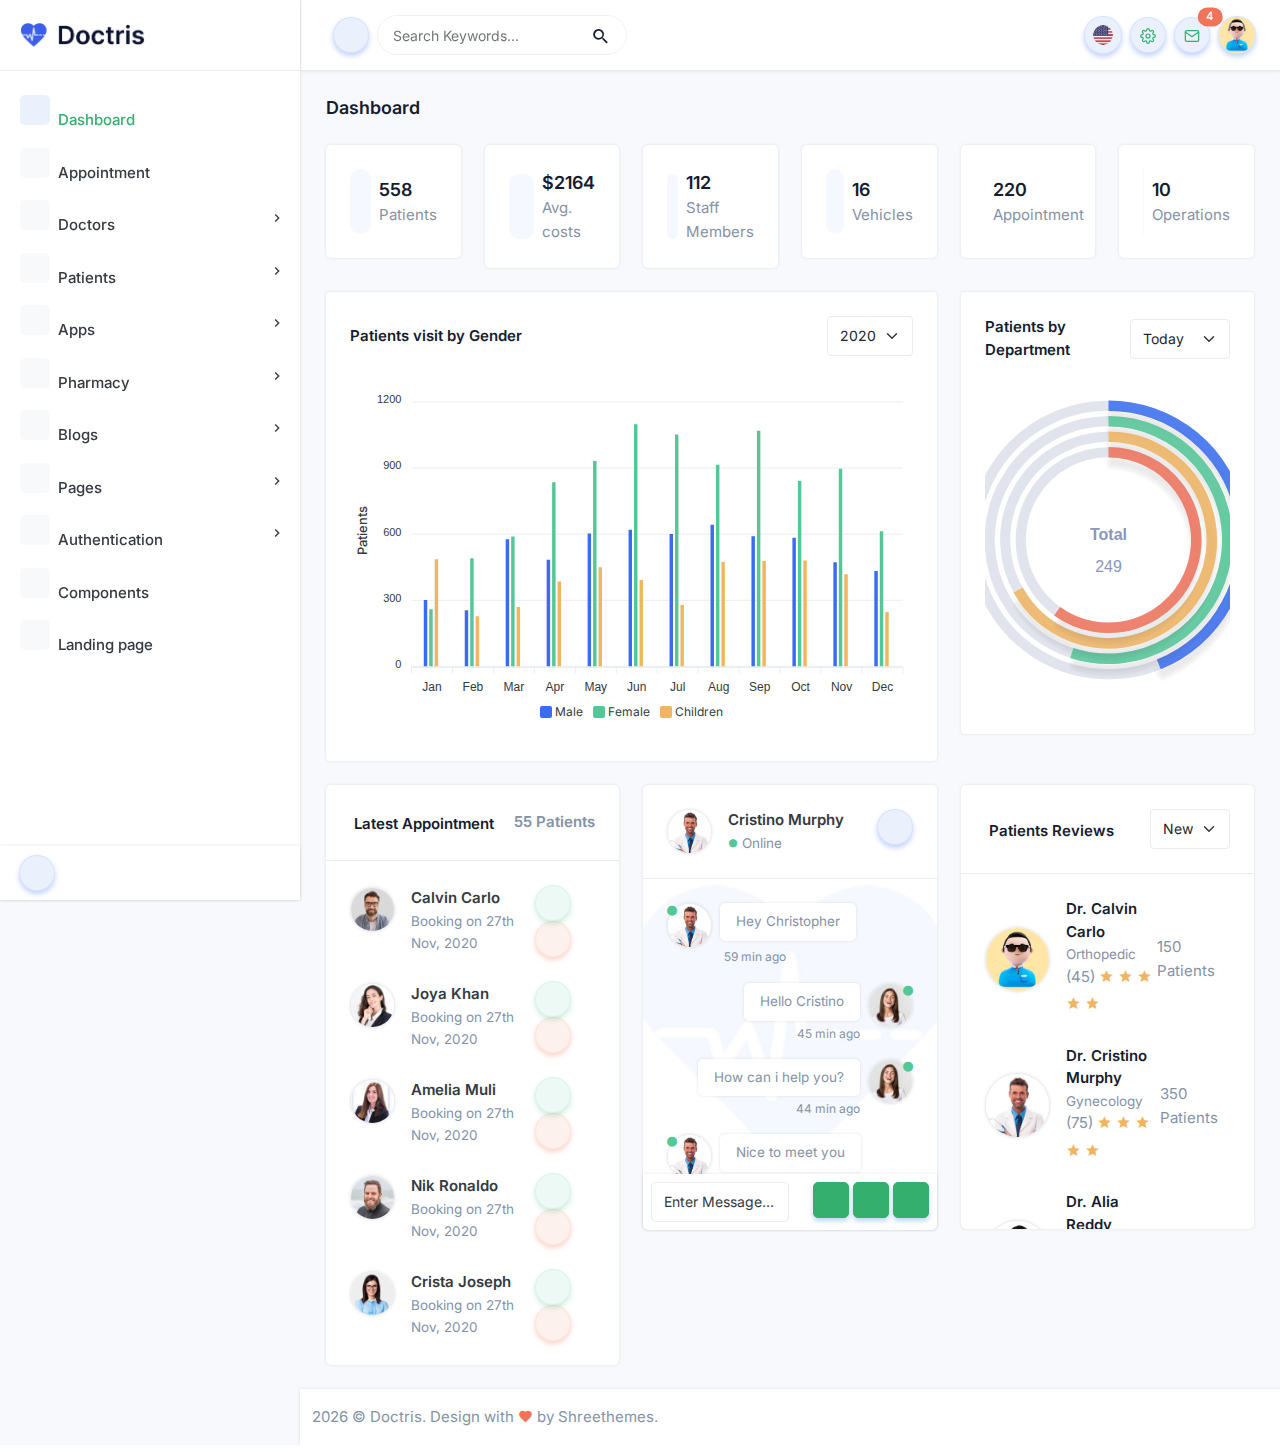
==== admin/index.html @ fa2a8e4f "First commit" ====
<!DOCTYPE html>
<html lang="en">

    <head>
        <meta charset="utf-8" />
        <title>Doctris - Doctor Appointment Booking System</title>
        <meta name="viewport" content="width=device-width, initial-scale=1.0">
        <meta name="description" content="Premium Bootstrap 4 Landing Page Template" />
        <meta name="keywords" content="Appointment, Booking, System, Dashboard, Health" />
        <meta name="author" content="Shreethemes" />
        <meta name="email" content="support@shreethemes.in" />
        <meta name="website" content="../../../index.html" />
        <meta name="Version" content="v1.2.0" />
        <!-- favicon -->
        <link rel="shortcut icon" href="../assets/images/favicon.ico.png">
        <!-- Bootstrap -->
        <link href="../assets/css/bootstrap.min.css" rel="stylesheet" type="text/css" />
        <!-- simplebar -->
        <link href="../assets/css/simplebar.css" rel="stylesheet" type="text/css" />
        <!-- Select2 -->
        <link href="../assets/css/select2.min.css" rel="stylesheet" />
        <!-- Icons -->
        <link href="../assets/css/materialdesignicons.min.css" rel="stylesheet" type="text/css" />
        <link href="../assets/css/remixicon.css" rel="stylesheet" type="text/css" />
        <link href="https://unicons.iconscout.com/release/v3.0.6/css/line.css"  rel="stylesheet">
        <!-- SLIDER -->
        <link href="../assets/css/tiny-slider.css" rel="stylesheet" />
        <!-- Css -->
        <link href="../assets/css/style.min.css" rel="stylesheet" type="text/css" id="theme-opt" />

    </head>

    <body>
        <!-- Loader -->
        <div id="preloader">
            <div id="status">
                <div class="spinner">
                    <div class="double-bounce1"></div>
                    <div class="double-bounce2"></div>
                </div>
            </div>
        </div>
        <!-- Loader -->

        <div class="page-wrapper doctris-theme toggled">
            <nav id="sidebar" class="sidebar-wrapper">
                <div class="sidebar-content" data-simplebar style="height: calc(100% - 60px);">
                    <div class="sidebar-brand">
                        <a href="../landing/index-two.html">
                        <!--<a href="index.html">-->
                            <img src="../assets/images/logo-dark.png" height="24" class="logo-light-mode" alt="">
                            <img src="../assets/images/logo-light.png" height="24" class="logo-dark-mode" alt="">
                        </a>
                    </div>
                    
                    <ul class="sidebar-menu pt-3">
                        <li><a href="index.html"><i class="uil uil-dashboard me-2 d-inline-block"></i>Dashboard</a></li>
                        <li><a href="appointment.html"><i class="uil uil-stethoscope me-2 d-inline-block"></i>Appointment</a></li>

                        <li class="sidebar-dropdown">
                            <a href="javascript:void(0)"><i class="uil uil-user me-2 d-inline-block"></i>Doctors</a>
                            <div class="sidebar-submenu">
                                <ul>
                                    <li><a href="doctors.html">Doctors</a></li>
                                    <li><a href="add-doctor.html">Add Doctor</a></li>
                                    <li><a href="dr-profile.html">Profile</a></li>
                                </ul>
                            </div>
                        </li>

                        <li class="sidebar-dropdown">
                            <a href="javascript:void(0)"><i class="uil uil-wheelchair me-2 d-inline-block"></i>Patients</a>
                            <div class="sidebar-submenu">
                                <ul>
                                    <li><a href="patients.html">All Patients</a></li>
                                    <li><a href="add-patient.html">Add Patients</a></li>
                                    <li><a href="patient-profile.html">Profile</a></li>
                                </ul>
                            </div>
                        </li>

                        <li class="sidebar-dropdown">
                            <a href="javascript:void(0)"><i class="uil uil-apps me-2 d-inline-block"></i>Apps</a>
                            <div class="sidebar-submenu">
                                <ul>
                                    <li><a href="chat.html">Chat</a></li>
                                    <li><a href="email.html">Email</a></li>
                                    <li><a href="calendar.html">Calendar</a></li>
                                </ul>
                            </div>
                        </li>

                        <li class="sidebar-dropdown">
                            <a href="javascript:void(0)"><i class="uil uil-shopping-cart me-2 d-inline-block"></i>Pharmacy</a>
                            <div class="sidebar-submenu">
                                <ul>
                                    <li><a href="shop.html">Shop</a></li>
                                    <li><a href="product-detail.html">Shop Detail</a></li>
                                    <li><a href="shopcart.html">Shopcart</a></li>
                                    <li><a href="checkout.html">Checkout</a></li>
                                </ul>
                            </div>
                        </li>

                        <li class="sidebar-dropdown">
                            <a href="javascript:void(0)"><i class="uil uil-flip-h me-2 d-inline-block"></i>Blogs</a>
                            <div class="sidebar-submenu">
                                <ul>
                                    <li><a href="blogs.html">Blogs</a></li>
                                    <li><a href="blog-detail.html">Blog Detail</a></li>
                                </ul>
                            </div>
                        </li>

                        <li class="sidebar-dropdown">
                            <a href="javascript:void(0)"><i class="uil uil-file me-2 d-inline-block"></i>Pages</a>
                            <div class="sidebar-submenu">
                                <ul>
                                    <li><a href="faqs.html">FAQs</a></li>
                                    <li><a href="review.html">Reviews</a></li>
                                    <li><a href="invoice-list.html">Invoice List</a></li>
                                    <li><a href="invoice.html">Invoice</a></li>
                                    <li><a href="terms.html">Terms & Policy</a></li>
                                    <li><a href="privacy.html">Privacy Policy</a></li>
                                    <li><a href="error.html">404 !</a></li>
                                    <li><a href="blank-page.html">Blank Page</a></li>
                                </ul>
                            </div>
                        </li>

                        <li class="sidebar-dropdown">
                            <a href="javascript:void(0)"><i class="uil uil-sign-in-alt me-2 d-inline-block"></i>Authentication</a>
                            <div class="sidebar-submenu">
                                <ul>
                                    <li><a href="login.html">Login</a></li>
                                    <li><a href="signup.html">Signup</a></li>
                                    <li><a href="forgot-password.html">Forgot Password</a></li>
                                    <li><a href="lock-screen.html">Lock Screen</a></li>
                                    <li><a href="thankyou.html">Thank you...!</a></li>
                                </ul>
                            </div>
                        </li>

                        <li><a href="components.html"><i class="uil uil-cube me-2 d-inline-block"></i>Components</a></li>

                        <li><a href="../landing/index-two.html" target="_blank"><i class="uil uil-window me-2 d-inline-block"></i>Landing page</a></li>
                    </ul>
                    <!-- sidebar-menu  -->
                </div>
                <!-- sidebar-content  -->
                <ul class="sidebar-footer list-unstyled mb-0">
                    <li class="list-inline-item mb-0 ms-1">
                        <a href="#" class="btn btn-icon btn-pills btn-soft-primary">
                            <i class="uil uil-comment icons"></i>
                        </a>
                    </li>
                </ul>
            </nav>
            <!-- sidebar-wrapper  -->

            <!-- Start Page Content -->
            <main class="page-content bg-light">
                <div class="top-header">
                    <div class="header-bar d-flex justify-content-between border-bottom">
                        <div class="d-flex align-items-center">
                            <a href="#" class="logo-icon">
                                <img src="../assets/images/logo-icon.png" height="30" class="small" alt="">
                                <span class="big">
                                    <img src="../assets/images/logo-dark.png" height="24" class="logo-light-mode" alt="">
                                    <img src="../assets/images/logo-light.png" height="24" class="logo-dark-mode" alt="">
                                </span>
                            </a>
                            <a id="close-sidebar" class="btn btn-icon btn-pills btn-soft-primary ms-2" href="#">
                                <i class="uil uil-bars"></i>
                            </a>
                            <div class="search-bar p-0 d-none d-md-block ms-2">
                                <div id="search" class="menu-search mb-0">
                                    <form role="search" method="get" id="searchform" class="searchform">
                                        <div>
                                            <input type="text" class="form-control border rounded-pill" name="s" id="s" placeholder="Search Keywords...">
                                            <input type="submit" id="searchsubmit" value="Search">
                                        </div>
                                    </form>
                                </div>
                            </div>
                        </div>
        
                        <ul class="list-unstyled mb-0">
                            <li class="list-inline-item mb-0">
                                <div class="dropdown dropdown-primary">
                                    <button type="button" class="btn btn-pills btn-soft-primary dropdown-toggle p-0" data-bs-toggle="dropdown" aria-haspopup="true" aria-expanded="false"><img src="../assets/images/language/american.png" class="avatar avatar-ex-small rounded-circle p-2" alt=""></button>
                                    <div class="dropdown-menu dd-menu drop-ups dropdown-menu-end bg-white shadow border-0 mt-3 p-2" data-simplebar style="height: 175px;">
                                        <a href="javascript:void(0)" class="d-flex align-items-center">
                                            <img src="../assets/images/language/chinese.png" class="avatar avatar-client rounded-circle shadow" alt="">
                                            <div class="flex-1 text-left ms-2 overflow-hidden">
                                                <small class="text-dark mb-0">Chinese</small>
                                            </div>
                                        </a>
        
                                        <a href="javascript:void(0)" class="d-flex align-items-center mt-2">
                                            <img src="../assets/images/language/european.png" class="avatar avatar-client rounded-circle shadow" alt="">
                                            <div class="flex-1 text-left ms-2 overflow-hidden">
                                                <small class="text-dark mb-0">European</small>
                                            </div>
                                        </a>
        
                                        <a href="javascript:void(0)" class="d-flex align-items-center mt-2">
                                            <img src="../assets/images/language/indian.png" class="avatar avatar-client rounded-circle shadow" alt="">
                                            <div class="flex-1 text-left ms-2 overflow-hidden">
                                                <small class="text-dark mb-0">Indian</small>
                                            </div>
                                        </a>
        
                                        <a href="javascript:void(0)" class="d-flex align-items-center mt-2">
                                            <img src="../assets/images/language/japanese.png" class="avatar avatar-client rounded-circle shadow" alt="">
                                            <div class="flex-1 text-left ms-2 overflow-hidden">
                                                <small class="text-dark mb-0">Japanese</small>
                                            </div>
                                        </a>
        
                                        <a href="javascript:void(0)" class="d-flex align-items-center mt-2">
                                            <img src="../assets/images/language/russian.png" class="avatar avatar-client rounded-circle shadow" alt="">
                                            <div class="flex-1 text-left ms-2 overflow-hidden">
                                                <small class="text-dark mb-0">Russian</small>
                                            </div>
                                        </a>
                                    </div>
                                </div>
                            </li>

                            <li class="list-inline-item mb-0 ms-1">
                                <a href="javascript:void(0)" data-bs-toggle="offcanvas" data-bs-target="#offcanvasRight" aria-controls="offcanvasRight">
                                    <div class="btn btn-icon btn-pills btn-soft-primary"><i data-feather="settings" class="fea icon-sm"></i></div>
                                </a>
                            </li>

                            <li class="list-inline-item mb-0 ms-1">
                                <div class="dropdown dropdown-primary">
                                    <button type="button" class="btn btn-icon btn-pills btn-soft-primary dropdown-toggle p-0" data-bs-toggle="dropdown" aria-haspopup="true" aria-expanded="false"><i data-feather="mail" class="fea icon-sm"></i></button>
                                    <span class="position-absolute top-0 start-100 translate-middle badge rounded-pill bg-danger">4 <span class="visually-hidden">unread mail</span></span>
                                    
                                    <div class="dropdown-menu dd-menu dropdown-menu-end bg-white shadow rounded border-0 mt-3 px-2 py-2" data-simplebar style="height: 320px; width: 300px;">
                                        <a href="#" class="d-flex align-items-center justify-content-between py-2">
                                            <div class="d-inline-flex position-relative overflow-hidden">
                                                <img src="../assets/images/client/02.jpg" class="avatar avatar-md-sm rounded-circle shadow" alt="">
                                                <small class="text-dark mb-0 d-block text-truncat ms-3">You received a new email from <b>Janalia</b> <small class="text-muted fw-normal d-inline-block">1 hour ago</small></small>
                                            </div>
                                        </a>

                                        <a href="#" class="d-flex align-items-center justify-content-between py-2 border-top">
                                            <div class="d-inline-flex position-relative overflow-hidden">
                                                <img src="../assets/images/client/Codepen.svg" class="avatar avatar-md-sm rounded-circle shadow" alt="">
                                                <small class="text-dark mb-0 d-block text-truncat ms-3">You received a new email from <b>codepen</b>  <small class="text-muted fw-normal d-inline-block">4 hour ago</small></small>
                                            </div>
                                        </a>

                                        <a href="#" class="d-flex align-items-center justify-content-between py-2 border-top">
                                            <div class="d-inline-flex position-relative overflow-hidden">
                                                <img src="../assets/images/client/03.jpg" class="avatar avatar-md-sm rounded-circle shadow" alt="">
                                                <small class="text-dark mb-0 d-block text-truncat ms-3">You received a new email from <b>Cristina</b> <small class="text-muted fw-normal d-inline-block">5 hour ago</small></small>
                                            </div>
                                        </a>

                                        <a href="#" class="d-flex align-items-center justify-content-between py-2 border-top">
                                            <div class="d-inline-flex position-relative overflow-hidden">
                                                <img src="../assets/images/client/dribbble.svg" class="avatar avatar-md-sm rounded-circle shadow" alt="">
                                                <small class="text-dark mb-0 d-block text-truncat ms-3">You received a new email from <b>Dribbble</b> <small class="text-muted fw-normal d-inline-block">24 hour ago</small></small>
                                            </div>
                                        </a>

                                        <a href="#" class="d-flex align-items-center justify-content-between py-2 border-top">
                                            <div class="d-inline-flex position-relative overflow-hidden">
                                                <img src="../assets/images/client/06.jpg" class="avatar avatar-md-sm rounded-circle shadow" alt="">
                                                <small class="text-dark mb-0 d-block text-truncat ms-3">You received a new email from <b>Donald Aghori</b> <small class="text-muted fw-normal d-inline-block">1 day ago</small></small>
                                            </div>
                                        </a>

                                        <a href="#" class="d-flex align-items-center justify-content-between py-2 border-top">
                                            <div class="d-inline-flex position-relative overflow-hidden">
                                                <img src="../assets/images/client/07.jpg" class="avatar avatar-md-sm rounded-circle shadow" alt="">
                                                <small class="text-dark mb-0 d-block text-truncat ms-3">You received a new email from <b>Calvin</b> <small class="text-muted fw-normal d-inline-block">2 day ago</small></small>
                                            </div>
                                        </a>
                                    </div>
                                </div>
                            </li>

                            <li class="list-inline-item mb-0 ms-1">
                                <div class="dropdown dropdown-primary">
                                    <button type="button" class="btn btn-pills btn-soft-primary dropdown-toggle p-0" data-bs-toggle="dropdown" aria-haspopup="true" aria-expanded="false"><img src="../assets/images/doctors/01.jpg" class="avatar avatar-ex-small rounded-circle" alt=""></button>
                                    <div class="dropdown-menu dd-menu dropdown-menu-end bg-white shadow border-0 mt-3 py-3" style="min-width: 200px;">
                                        <a class="dropdown-item d-flex align-items-center text-dark" href="https://shreethemes.in/doctris/layouts/admin/profile.html">
                                            <img src="../assets/images/doctors/01.jpg" class="avatar avatar-md-sm rounded-circle border shadow" alt="">
                                            <div class="flex-1 ms-2">
                                                <span class="d-block mb-1">Calvin Carlo</span>
                                                <small class="text-muted">Orthopedic</small>
                                            </div>
                                        </a>
                                        <a class="dropdown-item text-dark" href="index.html"><span class="mb-0 d-inline-block me-1"><i class="uil uil-dashboard align-middle h6"></i></span> Dashboard</a>
                                        <a class="dropdown-item text-dark" href="dr-profile.html"><span class="mb-0 d-inline-block me-1"><i class="uil uil-setting align-middle h6"></i></span> Profile Settings</a>
                                        <div class="dropdown-divider border-top"></div>
                                        <a class="dropdown-item text-dark" href="lock-screen.html"><span class="mb-0 d-inline-block me-1"><i class="uil uil-sign-out-alt align-middle h6"></i></span> Logout</a>
                                    </div>
                                </div>
                            </li>
                        </ul>
                    </div>
                </div>

                <div class="container-fluid">
                    <div class="layout-specing">
                        <h5 class="mb-0">Dashboard</h5>

                        <div class="row">
                            <div class="col-xl-2 col-lg-4 col-md-4 mt-4">
                                <div class="card features feature-primary rounded border-0 shadow p-4">
                                    <div class="d-flex align-items-center">
                                        <div class="icon text-center rounded-md">
                                            <i class="uil uil-bed h3 mb-0"></i>
                                        </div>
                                        <div class="flex-1 ms-2">
                                            <h5 class="mb-0">558</h5>
                                            <p class="text-muted mb-0">Patients</p>
                                        </div>
                                    </div>
                                </div>
                            </div><!--end col-->
                            
                            <div class="col-xl-2 col-lg-4 col-md-4 mt-4">
                                <div class="card features feature-primary rounded border-0 shadow p-4">
                                    <div class="d-flex align-items-center">
                                        <div class="icon text-center rounded-md">
                                            <i class="uil uil-file-medical-alt h3 mb-0"></i>
                                        </div>
                                        <div class="flex-1 ms-2">
                                            <h5 class="mb-0">$2164</h5>
                                            <p class="text-muted mb-0">Avg. costs</p>
                                        </div>
                                    </div>
                                </div>
                            </div><!--end col-->
                            
                            <div class="col-xl-2 col-lg-4 col-md-4 mt-4">
                                <div class="card features feature-primary rounded border-0 shadow p-4">
                                    <div class="d-flex align-items-center">
                                        <div class="icon text-center rounded-md">
                                            <i class="uil uil-social-distancing h3 mb-0"></i>
                                        </div>
                                        <div class="flex-1 ms-2">
                                            <h5 class="mb-0">112</h5>
                                            <p class="text-muted mb-0">Staff Members</p>
                                        </div>
                                    </div>
                                </div>
                            </div><!--end col-->
                            
                            <div class="col-xl-2 col-lg-4 col-md-4 mt-4">
                                <div class="card features feature-primary rounded border-0 shadow p-4">
                                    <div class="d-flex align-items-center">
                                        <div class="icon text-center rounded-md">
                                            <i class="uil uil-ambulance h3 mb-0"></i>
                                        </div>
                                        <div class="flex-1 ms-2">
                                            <h5 class="mb-0">16</h5>
                                            <p class="text-muted mb-0">Vehicles</p>
                                        </div>
                                    </div>
                                    
                                </div>
                            </div><!--end col-->
                            
                            <div class="col-xl-2 col-lg-4 col-md-4 mt-4">
                                <div class="card features feature-primary rounded border-0 shadow p-4">
                                    <div class="d-flex align-items-center">
                                        <div class="icon text-center rounded-md">
                                            <i class="uil uil-medkit h3 mb-0"></i>
                                        </div>
                                        <div class="flex-1 ms-2">
                                            <h5 class="mb-0">220</h5>
                                            <p class="text-muted mb-0">Appointment</p>
                                        </div>
                                    </div>
                                </div>
                            </div><!--end col-->
                            
                            <div class="col-xl-2 col-lg-4 col-md-4 mt-4">
                                <div class="card features feature-primary rounded border-0 shadow p-4">
                                    <div class="d-flex align-items-center">
                                        <div class="icon text-center rounded-md">
                                            <i class="uil uil-medical-drip h3 mb-0"></i>
                                        </div>
                                        <div class="flex-1 ms-2">
                                            <h5 class="mb-0">10</h5>
                                            <p class="text-muted mb-0">Operations</p>
                                        </div>
                                    </div>
                                </div>
                            </div><!--end col-->
                        </div><!--end row-->

                        <div class="row">
                            <div class="col-xl-8 col-lg-7 mt-4">
                                <div class="card shadow border-0 p-4">
                                    <div class="d-flex justify-content-between align-items-center mb-3">
                                        <h6 class="align-items-center mb-0">Patients visit by Gender</h6>
                                        
                                        <div class="mb-0 position-relative">
                                            <select class="form-select form-control" id="yearchart">
                                                <option selected>2020</option>
                                                <option value="2019">2019</option>
                                                <option value="2018">2018</option>
                                            </select>
                                        </div>
                                    </div>
                                    <div id="dashboard" class="apex-chart"></div>
                                </div>
                            </div><!--end col-->

                            <div class="col-xl-4 col-lg-5 mt-4">
                                <div class="card shadow border-0 p-4">
                                    <div class="d-flex justify-content-between align-items-center mb-3">
                                        <h6 class="align-items-center mb-0">Patients by Department</h6>
                                        
                                        <div class="mb-0 position-relative">
                                            <select class="form-select form-control" id="dailychart">
                                                <option selected>Today</option>
                                                <option value="2019">Yesterday</option>
                                            </select>
                                        </div>
                                    </div>
                                    <div id="department" class="apex-chart"></div>
                                </div>
                            </div><!--end col-->
                        </div><!--end row-->

                        <div class="row">
                            <div class="col-xl-4 col-lg-6 mt-4">
                                <div class="card border-0 shadow rounded">
                                    <div class="d-flex justify-content-between align-items-center p-4 border-bottom">
                                        <h6 class="mb-0"><i class="uil uil-calender text-primary me-1 h5"></i> Latest Appointment</h6>
                                        <h6 class="text-muted mb-0">55 Patients</h6>
                                    </div>

                                    <ul class="list-unstyled mb-0 p-4">
                                        <li>
                                            <div class="d-flex align-items-center justify-content-between">
                                                <div class="d-inline-flex">
                                                    <img src="../assets/images/client/01.jpg" class="avatar avatar-md-sm rounded-circle border shadow" alt="">
                                                    <div class="ms-3">
                                                        <h6 class="text-dark mb-0 d-block">Calvin Carlo</h6>
                                                        <small class="text-muted">Booking on 27th Nov, 2020</small>
                                                    </div>
                                                </div>
                                                <div>
                                                    <a href="#" class="btn btn-icon btn-pills btn-soft-success"><i class="uil uil-check icons"></i></a>
                                                    <a href="#" class="btn btn-icon btn-pills btn-soft-danger"><i class="uil uil-times icons"></i></a>
                                                </div>
                                            </div>
                                        </li>

                                        <li class="mt-4">
                                            <div class="d-flex align-items-center justify-content-between">
                                                <div class="d-inline-flex">
                                                    <img src="../assets/images/client/02.jpg" class="avatar avatar-md-sm rounded-circle border shadow" alt="">
                                                    <div class="ms-3">
                                                        <h6 class="text-dark mb-0 d-block">Joya Khan</h6>
                                                        <small class="text-muted">Booking on 27th Nov, 2020</small>
                                                    </div>
                                                </div>
                                                <div>
                                                    <a href="#" class="btn btn-icon btn-pills btn-soft-success"><i class="uil uil-check icons"></i></a>
                                                    <a href="#" class="btn btn-icon btn-pills btn-soft-danger"><i class="uil uil-times icons"></i></a>
                                                </div>
                                            </div>
                                        </li>

                                        <li class="mt-4">
                                            <div class="d-flex align-items-center justify-content-between">
                                                <div class="d-inline-flex">
                                                    <img src="../assets/images/client/03.jpg" class="avatar avatar-md-sm rounded-circle border shadow" alt="">
                                                    <div class="ms-3">
                                                        <h6 class="text-dark mb-0 d-block">Amelia Muli</h6>
                                                        <small class="text-muted">Booking on 27th Nov, 2020</small>
                                                    </div>
                                                </div>
                                                <div>
                                                    <a href="#" class="btn btn-icon btn-pills btn-soft-success"><i class="uil uil-check icons"></i></a>
                                                    <a href="#" class="btn btn-icon btn-pills btn-soft-danger"><i class="uil uil-times icons"></i></a>
                                                </div>
                                            </div>
                                        </li>

                                        <li class="mt-4">
                                            <div class="d-flex align-items-center justify-content-between">
                                                <div class="d-inline-flex">
                                                    <img src="../assets/images/client/04.jpg" class="avatar avatar-md-sm rounded-circle border shadow" alt="">
                                                    <div class="ms-3">
                                                        <h6 class="text-dark mb-0 d-block">Nik Ronaldo</h6>
                                                        <small class="text-muted">Booking on 27th Nov, 2020</small>
                                                    </div>
                                                </div>
                                                <div>
                                                    <a href="#" class="btn btn-icon btn-pills btn-soft-success"><i class="uil uil-check icons"></i></a>
                                                    <a href="#" class="btn btn-icon btn-pills btn-soft-danger"><i class="uil uil-times icons"></i></a>
                                                </div>
                                            </div>
                                        </li>

                                        <li class="mt-4">
                                            <div class="d-flex align-items-center justify-content-between">
                                                <div class="d-inline-flex">
                                                    <img src="../assets/images/client/05.jpg" class="avatar avatar-md-sm rounded-circle border shadow" alt="">
                                                    <div class="ms-3">
                                                        <h6 class="text-dark mb-0 d-block">Crista Joseph</h6>
                                                        <small class="text-muted">Booking on 27th Nov, 2020</small>
                                                    </div>
                                                </div>
                                                <div>
                                                    <a href="#" class="btn btn-icon btn-pills btn-soft-success"><i class="uil uil-check icons"></i></a>
                                                    <a href="#" class="btn btn-icon btn-pills btn-soft-danger"><i class="uil uil-times icons"></i></a>
                                                </div>
                                            </div>
                                        </li>
                                    </ul>
                                </div>
                            </div><!--end col-->

                            <div class="col-xl-4 col-lg-6 mt-4">
                                <div class="card chat chat-person border-0 shadow rounded">
                                    <div class="d-flex justify-content-between border-bottom p-4">
                                        <div class="d-flex">
                                            <img src="../assets/images/doctors/02.jpg" class="avatar avatar-md-sm rounded-circle border shadow" alt="">
                                            <div class="flex-1 overflow-hidden ms-3">
                                                <a href="#" class="text-dark mb-0 h6 d-block text-truncate">Cristino Murphy</a>
                                                <small class="text-muted"><i class="mdi mdi-checkbox-blank-circle text-success on-off align-text-bottom"></i> Online</small>
                                            </div>
                                        </div>

                                        <ul class="list-unstyled mb-0">
                                            <li class="dropdown dropdown-primary list-inline-item">
                                                <button type="button" class="btn btn-icon btn-pills btn-soft-primary dropdown-toggle p-0" data-bs-toggle="dropdown" aria-haspopup="true" aria-expanded="false"><i class="uil uil-ellipsis-h icons"></i></button>
                                                <div class="dropdown-menu dd-menu dropdown-menu-end bg-white shadow border-0 mt-3 py-3">
                                                    <a class="dropdown-item text-dark" href="#"><span class="mb-0 d-inline-block me-1"><i class="uil uil-user align-middle h6"></i></span> Profile</a>
                                                    <a class="dropdown-item text-dark" href="#"><span class="mb-0 d-inline-block me-1"><i class="uil uil-setting align-middle h6"></i></span> Profile Settings</a>
                                                    <a class="dropdown-item text-dark" href="#"><span class="mb-0 d-inline-block me-1"><i class="uil uil-trash align-middle h6"></i></span> Delete</a>
                                                </div>
                                            </li>
                                        </ul>
                                    </div>

                                    <ul class="p-4 list-unstyled mb-0 chat" data-simplebar style="background: url('../assets/images/bg/bg-chat.png') center center; max-height: 295px;">
                                        <li>
                                            <div class="d-inline-block">
                                                <div class="d-flex chat-type mb-3">
                                                    <div class="position-relative">
                                                        <img src="../assets/images/doctors/02.jpg" class="avatar avatar-md-sm rounded-circle border shadow" alt="">
                                                        <i class="mdi mdi-checkbox-blank-circle text-success on-off align-text-bottom"></i>
                                                    </div>
                                                        
                                                    <div class="flex-1 chat-msg" style="max-width: 500px;">
                                                        <p class="text-muted small shadow px-3 py-2 bg-white rounded mb-1">Hey Christopher</p>
                                                        <small class="text-muted msg-time"><i class="uil uil-clock-nine me-1"></i>59 min ago</small>
                                                    </div>
                                                </div>
                                            </div>
                                        </li>

                                        <li class="chat-right">
                                            <div class="d-inline-block">
                                                <div class="d-flex chat-type mb-3">
                                                    <div class="position-relative chat-user-image">
                                                        <img src="../assets/images/client/09.jpg" class="avatar avatar-md-sm rounded-circle border shadow" alt="">
                                                        <i class="mdi mdi-checkbox-blank-circle text-success on-off align-text-bottom"></i>
                                                    </div>
                                                        
                                                    <div class="flex-1 chat-msg" style="max-width: 500px;">
                                                        <p class="text-muted small shadow px-3 py-2 bg-white rounded mb-1">Hello Cristino</p>
                                                        <small class="text-muted msg-time"><i class="uil uil-clock-nine me-1"></i>45 min ago</small>
                                                    </div>
                                                </div>
                                            </div>
                                        </li>

                                        <li class="chat-right">
                                            <div class="d-inline-block">
                                                <div class="d-flex chat-type mb-3">
                                                    <div class="position-relative chat-user-image">
                                                        <img src="../assets/images/client/09.jpg" class="avatar avatar-md-sm rounded-circle border shadow" alt="">
                                                        <i class="mdi mdi-checkbox-blank-circle text-success on-off align-text-bottom"></i>
                                                    </div>
                                                        
                                                    <div class="flex-1 chat-msg" style="max-width: 500px;">
                                                        <p class="text-muted small shadow px-3 py-2 bg-white rounded mb-1">How can i help you?</p>
                                                        <small class="text-muted msg-time"><i class="uil uil-clock-nine me-1"></i>44 min ago</small>
                                                    </div>
                                                </div>
                                            </div>
                                        </li>

                                        <li>
                                            <div class="d-inline-block">
                                                <div class="d-flex chat-type mb-3">
                                                    <div class="position-relative">
                                                        <img src="../assets/images/doctors/02.jpg" class="avatar avatar-md-sm rounded-circle border shadow" alt="">
                                                        <i class="mdi mdi-checkbox-blank-circle text-success on-off align-text-bottom"></i>
                                                    </div>
                                                        
                                                    <div class="flex-1 chat-msg" style="max-width: 500px;">
                                                        <p class="text-muted small shadow px-3 py-2 bg-white rounded mb-1">Nice to meet you</p>
                                                        <small class="text-muted msg-time"><i class="uil uil-clock-nine me-1"></i>42 min ago</small>
                                                    </div>
                                                </div>
                                            </div>
                                        </li>

                                        <li>
                                            <div class="d-inline-block">
                                                <div class="d-flex chat-type mb-3">
                                                    <div class="position-relative">
                                                        <img src="../assets/images/doctors/02.jpg" class="avatar avatar-md-sm rounded-circle border shadow" alt="">
                                                        <i class="mdi mdi-checkbox-blank-circle text-success on-off align-text-bottom"></i>
                                                    </div>
                                                        
                                                    <div class="flex-1 chat-msg" style="max-width: 500px;">
                                                        <p class="text-muted small shadow px-3 py-2 bg-white rounded mb-1">Hope you are doing fine?</p>
                                                        <small class="text-muted msg-time"><i class="uil uil-clock-nine me-1"></i>40 min ago</small>
                                                    </div>
                                                </div>
                                            </div>
                                        </li>

                                        <li class="chat-right">
                                            <div class="d-inline-block">
                                                <div class="d-flex chat-type mb-3">
                                                    <div class="position-relative chat-user-image">
                                                        <img src="../assets/images/client/09.jpg" class="avatar avatar-md-sm rounded-circle border shadow" alt="">
                                                        <i class="mdi mdi-checkbox-blank-circle text-success on-off align-text-bottom"></i>
                                                    </div>
                                                        
                                                    <div class="flex-1 chat-msg" style="max-width: 500px;">
                                                        <p class="text-muted small shadow px-3 py-2 bg-white rounded mb-1">I'm good thanks for asking</p>
                                                        <small class="text-muted msg-time"><i class="uil uil-clock-nine me-1"></i>45 min ago</small>
                                                    </div>
                                                </div>
                                            </div>
                                        </li>

                                        <li>
                                            <div class="d-inline-block">
                                                <div class="d-flex chat-type mb-3">
                                                    <div class="position-relative">
                                                        <img src="../assets/images/doctors/02.jpg" class="avatar avatar-md-sm rounded-circle border shadow" alt="">
                                                        <i class="mdi mdi-checkbox-blank-circle text-success on-off align-text-bottom"></i>
                                                    </div>
                                                        
                                                    <div class="flex-1 chat-msg" style="max-width: 500px;">
                                                        <p class="text-muted small shadow px-3 py-2 bg-white rounded mb-1">I am intrested to know more about your prices and services you offer</p>
                                                        <small class="text-muted msg-time"><i class="uil uil-clock-nine me-1"></i>35 min ago</small>
                                                    </div>
                                                </div>
                                            </div>
                                        </li>

                                        <li class="chat-right">
                                            <div class="d-inline-block">
                                                <div class="d-flex chat-type mb-3">
                                                    <div class="position-relative chat-user-image">
                                                        <img src="../assets/images/client/09.jpg" class="avatar avatar-md-sm rounded-circle border shadow" alt="">
                                                        <i class="mdi mdi-checkbox-blank-circle text-success on-off align-text-bottom"></i>
                                                    </div>
                                                        
                                                    <div class="flex-1 chat-msg" style="max-width: 500px;">
                                                        <p class="text-muted small shadow px-3 py-2 bg-white rounded mb-1">Sure please check below link to find more useful information <a href="https://1.envato.market/landrick" target="_blank" class="text-primary">https://shreethemes.in/landrick/</a></p>
                                                        <small class="text-muted msg-time"><i class="uil uil-clock-nine me-1"></i>25 min ago</small>
                                                    </div>
                                                </div>
                                            </div>
                                        </li>

                                        <li>
                                            <div class="d-inline-block">
                                                <div class="d-flex chat-type mb-3">
                                                    <div class="position-relative">
                                                        <img src="../assets/images/doctors/02.jpg" class="avatar avatar-md-sm rounded-circle border shadow" alt="">
                                                        <i class="mdi mdi-checkbox-blank-circle text-success on-off align-text-bottom"></i>
                                                    </div>
                                                        
                                                    <div class="flex-1 chat-msg" style="max-width: 500px;">
                                                        <p class="text-muted small shadow px-3 py-2 bg-white rounded mb-1">Thank you 😊</p>
                                                        <small class="text-muted msg-time"><i class="uil uil-clock-nine me-1"></i>20 min ago</small>
                                                    </div>
                                                </div>
                                            </div>
                                        </li>

                                        <li class="chat-right">
                                            <div class="d-inline-block">
                                                <div class="d-flex chat-type mb-3">
                                                    <div class="position-relative chat-user-image">
                                                        <img src="../assets/images/client/09.jpg" class="avatar avatar-md-sm rounded-circle border shadow" alt="">
                                                        <i class="mdi mdi-checkbox-blank-circle text-success on-off align-text-bottom"></i>
                                                    </div>
                                                        
                                                    <div class="flex-1 chat-msg" style="max-width: 500px;">
                                                        <p class="text-muted small shadow px-3 py-2 bg-white rounded mb-1">Welcome</p>
                                                        <small class="text-muted msg-time"><i class="uil uil-clock-nine me-1"></i>18 min ago</small>
                                                    </div>
                                                </div>
                                            </div>
                                        </li>
                                    </ul>

                                    <div class="p-2 rounded-bottom shadow">
                                        <div class="row">
                                            <div class="col">
                                                <input type="text" class="form-control border" placeholder="Enter Message...">
                                            </div>
                                            <div class="col-auto">
                                                <a href="#" class="btn btn-icon btn-primary"><i class="uil uil-message icons"></i></a>
                                                <a href="#" class="btn btn-icon btn-primary"><i class="uil uil-smile icons"></i></a>
                                                <a href="#" class="btn btn-icon btn-primary"><i class="uil uil-paperclip icons"></i></a>
                                            </div>
                                        </div>
                                    </div>
                                </div>
                            </div><!--end col-->

                            <div class="col-xl-4 col-lg-12 mt-4">
                                <div class="card border-0 shadow rounded">
                                    <div class="p-4 border-bottom">
                                        <div class="d-flex justify-content-between align-items-center">
                                            <h6 class="mb-0"><i class="uil uil-user text-primary me-1 h5"></i> Patients Reviews</h6>
                                            
                                            <div class="mb-0 position-relative">
                                                <select class="form-select form-control" id="dailypatient">
                                                    <option selected>New</option>
                                                    <option value="2019">Old</option>
                                                </select>
                                            </div>
                                        </div>
                                    </div>

                                    <ul class="list-unstyled mb-0 p-4" data-simplebar style="height: 355px;">
                                        <li class="d-flex align-items-center justify-content-between">
                                            <div class="d-flex align-items-center">
                                                <img src="../assets/images/doctors/01.jpg" class="avatar avatar-small rounded-circle border shadow" alt="">
                                                <div class="flex-1 ms-3">
                                                    <span class="d-block h6 mb-0">Dr. Calvin Carlo</span>
                                                    <small class="text-muted">Orthopedic</small>

                                                    <ul class="list-unstyled mb-0">
                                                        <li class="list-inline-item text-muted">(45)</li>
                                                        <li class="list-inline-item"><i class="mdi mdi-star text-warning"></i></li>
                                                        <li class="list-inline-item"><i class="mdi mdi-star text-warning"></i></li>
                                                        <li class="list-inline-item"><i class="mdi mdi-star text-warning"></i></li>
                                                        <li class="list-inline-item"><i class="mdi mdi-star text-warning"></i></li>
                                                        <li class="list-inline-item"><i class="mdi mdi-star text-warning"></i></li>
                                                    </ul>
                                                </div>
                                            </div>

                                            <p class="text-muted mb-0">150 Patients</p>
                                        </li>

                                        <li class="d-flex align-items-center justify-content-between mt-4">
                                            <div class="d-flex align-items-center">
                                                <img src="../assets/images/doctors/02.jpg" class="avatar avatar-small rounded-circle border shadow" alt="">
                                                <div class="flex-1 ms-3">
                                                    <span class="d-block h6 mb-0">Dr. Cristino Murphy</span>
                                                    <small class="text-muted">Gynecology</small>

                                                    <ul class="list-unstyled mb-0">
                                                        <li class="list-inline-item text-muted">(75)</li>
                                                        <li class="list-inline-item"><i class="mdi mdi-star text-warning"></i></li>
                                                        <li class="list-inline-item"><i class="mdi mdi-star text-warning"></i></li>
                                                        <li class="list-inline-item"><i class="mdi mdi-star text-warning"></i></li>
                                                        <li class="list-inline-item"><i class="mdi mdi-star text-warning"></i></li>
                                                        <li class="list-inline-item"><i class="mdi mdi-star text-warning"></i></li>
                                                    </ul>
                                                </div>
                                            </div>

                                            <p class="text-muted mb-0">350 Patients</p>
                                        </li>

                                        <li class="d-flex align-items-center justify-content-between mt-4">
                                            <div class="d-flex align-items-center">
                                                <img src="../assets/images/doctors/03.jpg" class="avatar avatar-small rounded-circle border shadow" alt="">
                                                <div class="flex-1 ms-3">
                                                    <span class="d-block h6 mb-0">Dr. Alia Reddy</span>
                                                    <small class="text-muted">Psychotherapy</small>

                                                    <ul class="list-unstyled mb-0">
                                                        <li class="list-inline-item text-muted">(48)</li>
                                                        <li class="list-inline-item"><i class="mdi mdi-star text-warning"></i></li>
                                                        <li class="list-inline-item"><i class="mdi mdi-star text-warning"></i></li>
                                                        <li class="list-inline-item"><i class="mdi mdi-star text-warning"></i></li>
                                                        <li class="list-inline-item"><i class="mdi mdi-star text-warning"></i></li>
                                                        <li class="list-inline-item"><i class="mdi mdi-star text-warning"></i></li>
                                                    </ul>
                                                </div>
                                            </div>

                                            <p class="text-muted mb-0">450 Patients</p>
                                        </li>

                                        <li class="d-flex align-items-center justify-content-between mt-4">
                                            <div class="d-flex align-items-center">
                                                <img src="../assets/images/doctors/04.jpg" class="avatar avatar-small rounded-circle border shadow" alt="">
                                                <div class="flex-1 ms-3">
                                                    <span class="d-block h6 mb-0">Dr. Toni Kover</span>
                                                    <small class="text-muted">Dentist</small>

                                                    <ul class="list-unstyled mb-0">
                                                        <li class="list-inline-item text-muted">(68)</li>
                                                        <li class="list-inline-item"><i class="mdi mdi-star text-warning"></i></li>
                                                        <li class="list-inline-item"><i class="mdi mdi-star text-warning"></i></li>
                                                        <li class="list-inline-item"><i class="mdi mdi-star text-warning"></i></li>
                                                        <li class="list-inline-item"><i class="mdi mdi-star text-warning"></i></li>
                                                        <li class="list-inline-item"><i class="mdi mdi-star text-warning"></i></li>
                                                    </ul>
                                                </div>
                                            </div>

                                            <p class="text-muted mb-0">484 Patients</p>
                                        </li>

                                        <li class="d-flex align-items-center justify-content-between mt-4">
                                            <div class="d-flex align-items-center">
                                                <img src="../assets/images/doctors/05.jpg" class="avatar avatar-small rounded-circle border shadow" alt="">
                                                <div class="flex-1 ms-3">
                                                    <span class="d-block h6 mb-0">Dr. Jennifer Ballance</span>
                                                    <small class="text-muted">Cardiology</small>

                                                    <ul class="list-unstyled mb-0">
                                                        <li class="list-inline-item text-muted">(55)</li>
                                                        <li class="list-inline-item"><i class="mdi mdi-star text-warning"></i></li>
                                                        <li class="list-inline-item"><i class="mdi mdi-star text-warning"></i></li>
                                                        <li class="list-inline-item"><i class="mdi mdi-star text-warning"></i></li>
                                                        <li class="list-inline-item"><i class="mdi mdi-star text-warning"></i></li>
                                                        <li class="list-inline-item"><i class="mdi mdi-star text-warning"></i></li>
                                                    </ul>
                                                </div>
                                            </div>

                                            <p class="text-muted mb-0">476 Patients</p>
                                        </li>
                                    </ul>
                                </div>
                            </div><!--end col-->
                        </div><!--end row-->
                    </div>
                </div><!--end container-->

                <!-- Footer Start -->
                <footer class="bg-white shadow py-3">
                    <div class="container-fluid">
                        <div class="row align-items-center">
                            <div class="col">
                                <div class="text-sm-start text-center">
                                    <p class="mb-0 text-muted"><script>document.write(new Date().getFullYear())</script> © Doctris. Design with <i class="mdi mdi-heart text-danger"></i> by <a href="../../../index.html" target="_blank" class="text-reset">Shreethemes</a>.</p>
                                </div>
                            </div><!--end col-->
                        </div><!--end row-->
                    </div><!--end container-->
                </footer><!--end footer-->
                <!-- End -->
            </main>
            <!--End page-content" -->
        </div>
        <!-- page-wrapper -->

        <!-- Offcanvas Start -->
        <div class="offcanvas offcanvas-end bg-white shadow" tabindex="-1" id="offcanvasRight" aria-labelledby="offcanvasRightLabel">
            <div class="offcanvas-header p-4 border-bottom">
                <h5 id="offcanvasRightLabel" class="mb-0">
                    <img src="../assets/images/logo-dark.png" height="24" class="light-version" alt="">
                    <img src="../assets/images/logo-light.png" height="24" class="dark-version" alt="">
                </h5>
                <button type="button" class="btn-close d-flex align-items-center text-dark" data-bs-dismiss="offcanvas" aria-label="Close"><i class="uil uil-times fs-4"></i></button>
            </div>
            <div class="offcanvas-body p-4 px-md-5">
                <div class="row">
                    <div class="col-12">
                        <!-- Style switcher -->
                        <div id="style-switcher">
                            <div>
                                <ul class="text-center list-unstyled mb-0">
                                    <li class="d-grid"><a href="javascript:void(0)" class="rtl-version t-rtl-light" onclick="setTheme('style-rtl')"><img src="../assets/images/layouts/light-dash-rtl.png" class="img-fluid rounded-md shadow-md d-block" alt=""><span class="text-muted mt-2 d-block">RTL Version</span></a></li>
                                    <li class="d-grid"><a href="javascript:void(0)" class="ltr-version t-ltr-light" onclick="setTheme('style')"><img src="../assets/images/layouts/light-dash.png" class="img-fluid rounded-md shadow-md d-block" alt=""><span class="text-muted mt-2 d-block">LTR Version</span></a></li>
                                    <li class="d-grid"><a href="javascript:void(0)" class="dark-rtl-version t-rtl-dark" onclick="setTheme('style-dark-rtl')"><img src="../assets/images/layouts/dark-dash-rtl.png" class="img-fluid rounded-md shadow-md d-block" alt=""><span class="text-muted mt-2 d-block">RTL Version</span></a></li>
                                    <li class="d-grid"><a href="javascript:void(0)" class="dark-ltr-version t-ltr-dark" onclick="setTheme('style-dark')"><img src="../assets/images/layouts/dark-dash.png" class="img-fluid rounded-md shadow-md d-block" alt=""><span class="text-muted mt-2 d-block">LTR Version</span></a></li>
                                    <li class="d-grid"><a href="javascript:void(0)" class="dark-version t-dark mt-4" onclick="setTheme('style-dark')"><img src="../assets/images/layouts/dark-dash.png" class="img-fluid rounded-md shadow-md d-block" alt=""><span class="text-muted mt-2 d-block">Dark Version</span></a></li>
                                    <li class="d-grid"><a href="javascript:void(0)" class="light-version t-light mt-4" onclick="setTheme('style')"><img src="../assets/images/layouts/light-dash.png" class="img-fluid rounded-md shadow-md d-block" alt=""><span class="text-muted mt-2 d-block">Light Version</span></a></li>
                                    <li class="d-grid"><a href="../landing/index.html" target="_blank" class="mt-4"><img src="../assets/images/layouts/landing-light.png" class="img-fluid rounded-md shadow-md d-block" alt=""><span class="text-muted mt-2 d-block">Landing Demos</span></a></li>
                                </ul>
                            </div>
                        </div>
                        <!-- end Style switcher -->
                    </div><!--end col-->
                </div><!--end row-->
            </div>

            <div class="offcanvas-footer p-4 border-top text-center">
                <ul class="list-unstyled social-icon mb-0">
                    <li class="list-inline-item mb-0"><a href="https://1.envato.market/doctris-template" target="_blank" class="rounded"><i class="uil uil-shopping-cart align-middle" title="Buy Now"></i></a></li>
                    <li class="list-inline-item mb-0"><a href="https://dribbble.com/shreethemes" target="_blank" class="rounded"><i class="uil uil-dribbble align-middle" title="dribbble"></i></a></li>
                    <li class="list-inline-item mb-0"><a href="https://www.facebook.com/shreethemes" target="_blank" class="rounded"><i class="uil uil-facebook-f align-middle" title="facebook"></i></a></li>
                    <li class="list-inline-item mb-0"><a href="https://www.instagram.com/shreethemes/" target="_blank" class="rounded"><i class="uil uil-instagram align-middle" title="instagram"></i></a></li>
                    <li class="list-inline-item mb-0"><a href="https://twitter.com/shreethemes" target="_blank" class="rounded"><i class="uil uil-twitter align-middle" title="twitter"></i></a></li>
                    <li class="list-inline-item mb-0"><a href="mailto:support@shreethemes.in" class="rounded"><i class="uil uil-envelope align-middle" title="email"></i></a></li>
                    <li class="list-inline-item mb-0"><a href="../../../index.html" target="_blank" class="rounded"><i class="uil uil-globe align-middle" title="website"></i></a></li>
                </ul><!--end icon-->
            </div>
        </div>
        <!-- Offcanvas End -->
        
        <!-- javascript -->
        <script src="../assets/js/bootstrap.bundle.min.js"></script>
        <!-- simplebar -->
        <script src="../assets/js/simplebar.min.js"></script>
        <!-- Chart -->
        <script src="../assets/js/apexcharts.min.js"></script>
        <script src="../assets/js/columnchart.init.js"></script>
        <!-- Icons -->
        <script src="../assets/js/feather.min.js"></script>
        <!-- Main Js -->
        <script src="../assets/js/app.js"></script>
        
    </body>

</html>
---- assets/css/simplebar.css ----
[data-simplebar] {
  position: relative;
  flex-direction: column;
  flex-wrap: wrap;
  justify-content: flex-start;
  align-content: flex-start;
  align-items: flex-start;
}

.simplebar-wrapper {
  overflow: hidden;
  width: inherit;
  height: inherit;
  max-width: inherit;
  max-height: inherit;
}

.simplebar-mask {
  direction: inherit;
  position: absolute;
  overflow: hidden;
  padding: 0;
  margin: 0;
  left: 0;
  top: 0;
  bottom: 0;
  right: 0;
  width: auto !important;
  height: auto !important;
  z-index: 0;
}

.simplebar-offset {
  direction: inherit !important;
  box-sizing: inherit !important;
  resize: none !important;
  position: absolute;
  top: 0;
  left: 0;
  bottom: 0;
  right: 0;
  padding: 0;
  margin: 0;
  -webkit-overflow-scrolling: touch;
}

.simplebar-content-wrapper {
  direction: inherit;
  box-sizing: border-box !important;
  position: relative;
  display: block;
  height: 100%; /* Required for horizontal native scrollbar to not appear if parent is taller than natural height */
  width: auto;
  max-width: 100%; /* Not required for horizontal scroll to trigger */
  max-height: 100%; /* Needed for vertical scroll to trigger */
  scrollbar-width: none;
  -ms-overflow-style: none;
}

.simplebar-content-wrapper::-webkit-scrollbar,
.simplebar-hide-scrollbar::-webkit-scrollbar {
  width: 0;
  height: 0;
}

.simplebar-content:before,
.simplebar-content:after {
  content: ' ';
  display: table;
}

.simplebar-placeholder {
  max-height: 100%;
  max-width: 100%;
  width: 100%;
  pointer-events: none;
}

.simplebar-height-auto-observer-wrapper {
  box-sizing: inherit !important;
  height: 100%;
  width: 100%;
  max-width: 1px;
  position: relative;
  float: left;
  max-height: 1px;
  overflow: hidden;
  z-index: -1;
  padding: 0;
  margin: 0;
  pointer-events: none;
  flex-grow: inherit;
  flex-shrink: 0;
  flex-basis: 0;
}

.simplebar-height-auto-observer {
  box-sizing: inherit;
  display: block;
  opacity: 0;
  position: absolute;
  top: 0;
  left: 0;
  height: 1000%;
  width: 1000%;
  min-height: 1px;
  min-width: 1px;
  overflow: hidden;
  pointer-events: none;
  z-index: -1;
}

.simplebar-track {
  z-index: 1;
  position: absolute;
  right: 0;
  bottom: 0;
  pointer-events: none;
  overflow: hidden;
}

[data-simplebar].simplebar-dragging .simplebar-content {
  pointer-events: none;
  user-select: none;
  -webkit-user-select: none;
}

[data-simplebar].simplebar-dragging .simplebar-track {
  pointer-events: all;
}

.simplebar-scrollbar {
  position: absolute;
  left: 0;
  right: 0;
  min-height: 10px;
}

.simplebar-scrollbar:before {
  position: absolute;
  content: '';
  background: black;
  border-radius: 7px;
  left: 2px;
  right: 2px;
  opacity: 0;
  transition: opacity 0.2s linear;
}

.simplebar-scrollbar.simplebar-visible:before {
  /* When hovered, remove all transitions from drag handle */
  opacity: 0.5;
  transition: opacity 0s linear;
}

.simplebar-track.simplebar-vertical {
  top: 0;
  width: 11px;
}

.simplebar-track.simplebar-vertical .simplebar-scrollbar:before {
  top: 2px;
  bottom: 2px;
}

.simplebar-track.simplebar-horizontal {
  left: 0;
  height: 11px;
}

.simplebar-track.simplebar-horizontal .simplebar-scrollbar:before {
  height: 100%;
  left: 2px;
  right: 2px;
}

.simplebar-track.simplebar-horizontal .simplebar-scrollbar {
  right: auto;
  left: 0;
  top: 2px;
  height: 7px;
  min-height: 0;
  min-width: 10px;
  width: auto;
}

/* Rtl support */
[data-simplebar-direction='rtl'] .simplebar-track.simplebar-vertical {
  right: auto;
  left: 0;
}

.hs-dummy-scrollbar-size {
  direction: rtl;
  position: fixed;
  opacity: 0;
  visibility: hidden;
  height: 500px;
  width: 500px;
  overflow-y: hidden;
  overflow-x: scroll;
}

.simplebar-hide-scrollbar {
  position: fixed;
  left: 0;
  visibility: hidden;
  overflow-y: scroll;
  scrollbar-width: none;
  -ms-overflow-style: none;
}
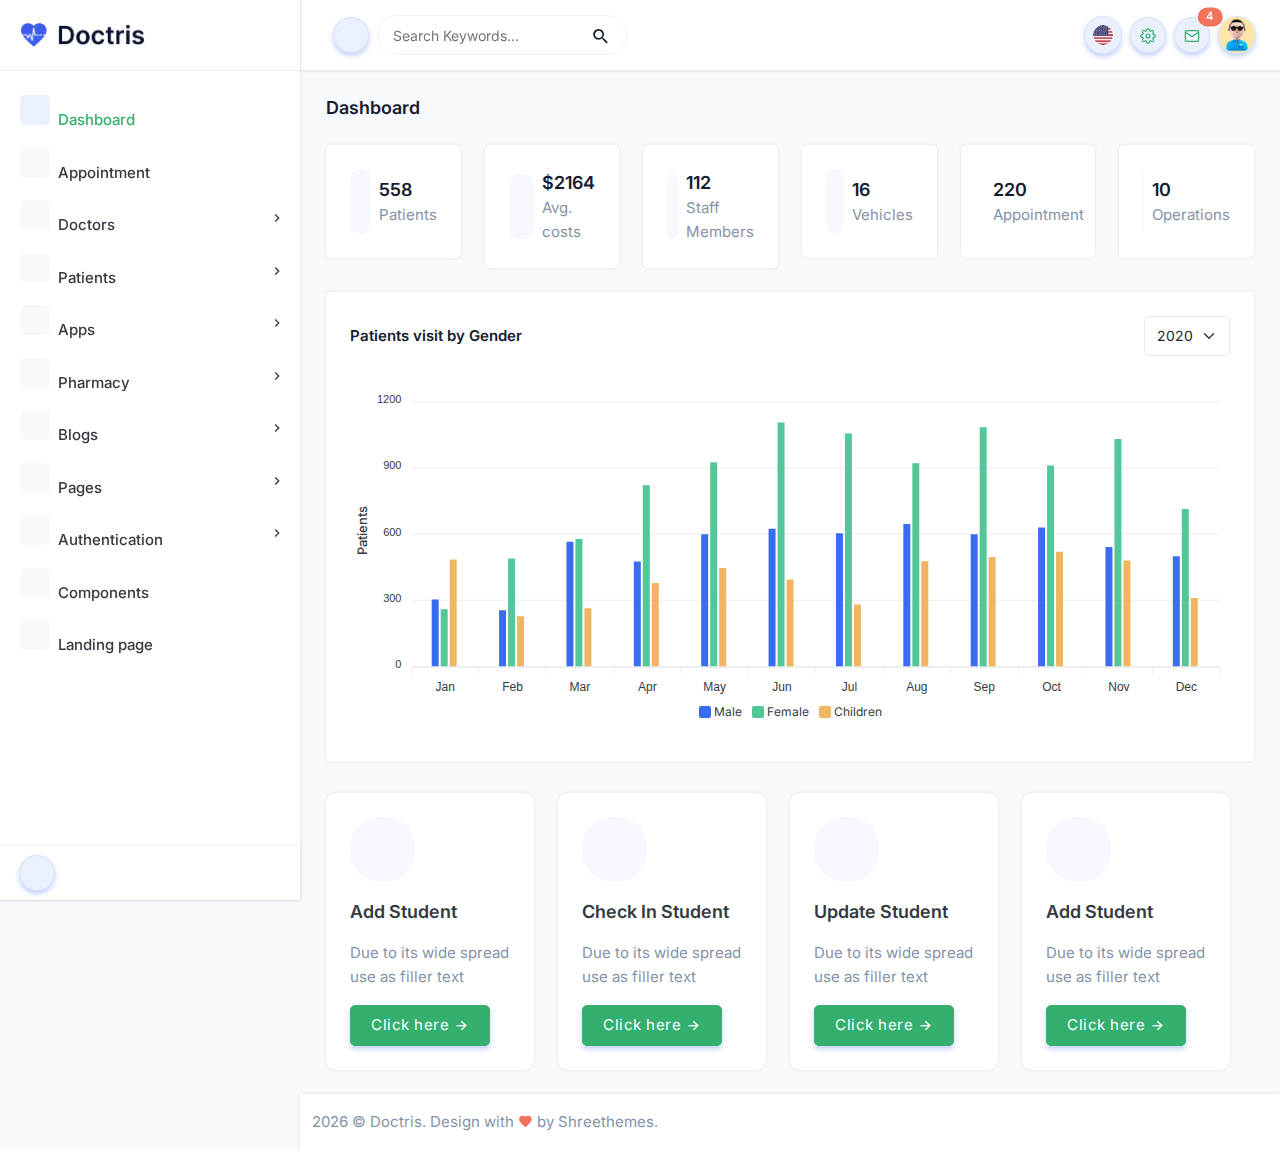
==== commit 42a475b8: "done layout of add student" ====
--- a/admin/index.html
+++ b/admin/index.html
@@ -1,933 +1,713 @@
-
 <!DOCTYPE html>
 <html lang="en">
-
-    <head>
-        <meta charset="utf-8" />
-        <title>Doctris - Doctor Appointment Booking System</title>
-        <meta name="viewport" content="width=device-width, initial-scale=1.0">
-        <meta name="description" content="Premium Bootstrap 4 Landing Page Template" />
-        <meta name="keywords" content="Appointment, Booking, System, Dashboard, Health" />
-        <meta name="author" content="Shreethemes" />
-        <meta name="email" content="support@shreethemes.in" />
-        <meta name="website" content="../../../index.html" />
-        <meta name="Version" content="v1.2.0" />
-        <!-- favicon -->
-        <link rel="shortcut icon" href="../assets/images/favicon.ico.png">
-        <!-- Bootstrap -->
-        <link href="../assets/css/bootstrap.min.css" rel="stylesheet" type="text/css" />
-        <!-- simplebar -->
-        <link href="../assets/css/simplebar.css" rel="stylesheet" type="text/css" />
-        <!-- Select2 -->
-        <link href="../assets/css/select2.min.css" rel="stylesheet" />
-        <!-- Icons -->
-        <link href="../assets/css/materialdesignicons.min.css" rel="stylesheet" type="text/css" />
-        <link href="../assets/css/remixicon.css" rel="stylesheet" type="text/css" />
-        <link href="https://unicons.iconscout.com/release/v3.0.6/css/line.css"  rel="stylesheet">
-        <!-- SLIDER -->
-        <link href="../assets/css/tiny-slider.css" rel="stylesheet" />
-        <!-- Css -->
-        <link href="../assets/css/style.min.css" rel="stylesheet" type="text/css" id="theme-opt" />
-
-    </head>
-
-    <body>
-        <!-- Loader -->
-        <div id="preloader">
-            <div id="status">
-                <div class="spinner">
-                    <div class="double-bounce1"></div>
-                    <div class="double-bounce2"></div>
-                </div>
-            </div>
-        </div>
-        <!-- Loader -->
-
-        <div class="page-wrapper doctris-theme toggled">
-            <nav id="sidebar" class="sidebar-wrapper">
-                <div class="sidebar-content" data-simplebar style="height: calc(100% - 60px);">
-                    <div class="sidebar-brand">
-                        <a href="../landing/index-two.html">
-                        <!--<a href="index.html">-->
-                            <img src="../assets/images/logo-dark.png" height="24" class="logo-light-mode" alt="">
-                            <img src="../assets/images/logo-light.png" height="24" class="logo-dark-mode" alt="">
-                        </a>
-                    </div>
-                    
-                    <ul class="sidebar-menu pt-3">
-                        <li><a href="index.html"><i class="uil uil-dashboard me-2 d-inline-block"></i>Dashboard</a></li>
-                        <li><a href="appointment.html"><i class="uil uil-stethoscope me-2 d-inline-block"></i>Appointment</a></li>
-
-                        <li class="sidebar-dropdown">
-                            <a href="javascript:void(0)"><i class="uil uil-user me-2 d-inline-block"></i>Doctors</a>
-                            <div class="sidebar-submenu">
-                                <ul>
-                                    <li><a href="doctors.html">Doctors</a></li>
-                                    <li><a href="add-doctor.html">Add Doctor</a></li>
-                                    <li><a href="dr-profile.html">Profile</a></li>
-                                </ul>
-                            </div>
-                        </li>
-
-                        <li class="sidebar-dropdown">
-                            <a href="javascript:void(0)"><i class="uil uil-wheelchair me-2 d-inline-block"></i>Patients</a>
-                            <div class="sidebar-submenu">
-                                <ul>
-                                    <li><a href="patients.html">All Patients</a></li>
-                                    <li><a href="add-patient.html">Add Patients</a></li>
-                                    <li><a href="patient-profile.html">Profile</a></li>
-                                </ul>
-                            </div>
-                        </li>
-
-                        <li class="sidebar-dropdown">
-                            <a href="javascript:void(0)"><i class="uil uil-apps me-2 d-inline-block"></i>Apps</a>
-                            <div class="sidebar-submenu">
-                                <ul>
-                                    <li><a href="chat.html">Chat</a></li>
-                                    <li><a href="email.html">Email</a></li>
-                                    <li><a href="calendar.html">Calendar</a></li>
-                                </ul>
-                            </div>
-                        </li>
-
-                        <li class="sidebar-dropdown">
-                            <a href="javascript:void(0)"><i class="uil uil-shopping-cart me-2 d-inline-block"></i>Pharmacy</a>
-                            <div class="sidebar-submenu">
-                                <ul>
-                                    <li><a href="shop.html">Shop</a></li>
-                                    <li><a href="product-detail.html">Shop Detail</a></li>
-                                    <li><a href="shopcart.html">Shopcart</a></li>
-                                    <li><a href="checkout.html">Checkout</a></li>
-                                </ul>
-                            </div>
-                        </li>
-
-                        <li class="sidebar-dropdown">
-                            <a href="javascript:void(0)"><i class="uil uil-flip-h me-2 d-inline-block"></i>Blogs</a>
-                            <div class="sidebar-submenu">
-                                <ul>
-                                    <li><a href="blogs.html">Blogs</a></li>
-                                    <li><a href="blog-detail.html">Blog Detail</a></li>
-                                </ul>
-                            </div>
-                        </li>
-
-                        <li class="sidebar-dropdown">
-                            <a href="javascript:void(0)"><i class="uil uil-file me-2 d-inline-block"></i>Pages</a>
-                            <div class="sidebar-submenu">
-                                <ul>
-                                    <li><a href="faqs.html">FAQs</a></li>
-                                    <li><a href="review.html">Reviews</a></li>
-                                    <li><a href="invoice-list.html">Invoice List</a></li>
-                                    <li><a href="invoice.html">Invoice</a></li>
-                                    <li><a href="terms.html">Terms & Policy</a></li>
-                                    <li><a href="privacy.html">Privacy Policy</a></li>
-                                    <li><a href="error.html">404 !</a></li>
-                                    <li><a href="blank-page.html">Blank Page</a></li>
-                                </ul>
-                            </div>
-                        </li>
-
-                        <li class="sidebar-dropdown">
-                            <a href="javascript:void(0)"><i class="uil uil-sign-in-alt me-2 d-inline-block"></i>Authentication</a>
-                            <div class="sidebar-submenu">
-                                <ul>
-                                    <li><a href="login.html">Login</a></li>
-                                    <li><a href="signup.html">Signup</a></li>
-                                    <li><a href="forgot-password.html">Forgot Password</a></li>
-                                    <li><a href="lock-screen.html">Lock Screen</a></li>
-                                    <li><a href="thankyou.html">Thank you...!</a></li>
-                                </ul>
-                            </div>
-                        </li>
-
-                        <li><a href="components.html"><i class="uil uil-cube me-2 d-inline-block"></i>Components</a></li>
-
-                        <li><a href="../landing/index-two.html" target="_blank"><i class="uil uil-window me-2 d-inline-block"></i>Landing page</a></li>
-                    </ul>
-                    <!-- sidebar-menu  -->
-                </div>
-                <!-- sidebar-content  -->
-                <ul class="sidebar-footer list-unstyled mb-0">
-                    <li class="list-inline-item mb-0 ms-1">
-                        <a href="#" class="btn btn-icon btn-pills btn-soft-primary">
-                            <i class="uil uil-comment icons"></i>
-                        </a>
-                    </li>
-                </ul>
-            </nav>
-            <!-- sidebar-wrapper  -->
-
-            <!-- Start Page Content -->
-            <main class="page-content bg-light">
-                <div class="top-header">
-                    <div class="header-bar d-flex justify-content-between border-bottom">
-                        <div class="d-flex align-items-center">
-                            <a href="#" class="logo-icon">
-                                <img src="../assets/images/logo-icon.png" height="30" class="small" alt="">
-                                <span class="big">
-                                    <img src="../assets/images/logo-dark.png" height="24" class="logo-light-mode" alt="">
-                                    <img src="../assets/images/logo-light.png" height="24" class="logo-dark-mode" alt="">
-                                </span>
-                            </a>
-                            <a id="close-sidebar" class="btn btn-icon btn-pills btn-soft-primary ms-2" href="#">
-                                <i class="uil uil-bars"></i>
-                            </a>
-                            <div class="search-bar p-0 d-none d-md-block ms-2">
-                                <div id="search" class="menu-search mb-0">
-                                    <form role="search" method="get" id="searchform" class="searchform">
-                                        <div>
-                                            <input type="text" class="form-control border rounded-pill" name="s" id="s" placeholder="Search Keywords...">
-                                            <input type="submit" id="searchsubmit" value="Search">
-                                        </div>
-                                    </form>
-                                </div>
-                            </div>
-                        </div>
-        
-                        <ul class="list-unstyled mb-0">
-                            <li class="list-inline-item mb-0">
-                                <div class="dropdown dropdown-primary">
-                                    <button type="button" class="btn btn-pills btn-soft-primary dropdown-toggle p-0" data-bs-toggle="dropdown" aria-haspopup="true" aria-expanded="false"><img src="../assets/images/language/american.png" class="avatar avatar-ex-small rounded-circle p-2" alt=""></button>
-                                    <div class="dropdown-menu dd-menu drop-ups dropdown-menu-end bg-white shadow border-0 mt-3 p-2" data-simplebar style="height: 175px;">
-                                        <a href="javascript:void(0)" class="d-flex align-items-center">
-                                            <img src="../assets/images/language/chinese.png" class="avatar avatar-client rounded-circle shadow" alt="">
-                                            <div class="flex-1 text-left ms-2 overflow-hidden">
-                                                <small class="text-dark mb-0">Chinese</small>
-                                            </div>
-                                        </a>
-        
-                                        <a href="javascript:void(0)" class="d-flex align-items-center mt-2">
-                                            <img src="../assets/images/language/european.png" class="avatar avatar-client rounded-circle shadow" alt="">
-                                            <div class="flex-1 text-left ms-2 overflow-hidden">
-                                                <small class="text-dark mb-0">European</small>
-                                            </div>
-                                        </a>
-        
-                                        <a href="javascript:void(0)" class="d-flex align-items-center mt-2">
-                                            <img src="../assets/images/language/indian.png" class="avatar avatar-client rounded-circle shadow" alt="">
-                                            <div class="flex-1 text-left ms-2 overflow-hidden">
-                                                <small class="text-dark mb-0">Indian</small>
-                                            </div>
-                                        </a>
-        
-                                        <a href="javascript:void(0)" class="d-flex align-items-center mt-2">
-                                            <img src="../assets/images/language/japanese.png" class="avatar avatar-client rounded-circle shadow" alt="">
-                                            <div class="flex-1 text-left ms-2 overflow-hidden">
-                                                <small class="text-dark mb-0">Japanese</small>
-                                            </div>
-                                        </a>
-        
-                                        <a href="javascript:void(0)" class="d-flex align-items-center mt-2">
-                                            <img src="../assets/images/language/russian.png" class="avatar avatar-client rounded-circle shadow" alt="">
-                                            <div class="flex-1 text-left ms-2 overflow-hidden">
-                                                <small class="text-dark mb-0">Russian</small>
-                                            </div>
-                                        </a>
-                                    </div>
-                                </div>
-                            </li>
-
-                            <li class="list-inline-item mb-0 ms-1">
-                                <a href="javascript:void(0)" data-bs-toggle="offcanvas" data-bs-target="#offcanvasRight" aria-controls="offcanvasRight">
-                                    <div class="btn btn-icon btn-pills btn-soft-primary"><i data-feather="settings" class="fea icon-sm"></i></div>
-                                </a>
-                            </li>
-
-                            <li class="list-inline-item mb-0 ms-1">
-                                <div class="dropdown dropdown-primary">
-                                    <button type="button" class="btn btn-icon btn-pills btn-soft-primary dropdown-toggle p-0" data-bs-toggle="dropdown" aria-haspopup="true" aria-expanded="false"><i data-feather="mail" class="fea icon-sm"></i></button>
-                                    <span class="position-absolute top-0 start-100 translate-middle badge rounded-pill bg-danger">4 <span class="visually-hidden">unread mail</span></span>
-                                    
-                                    <div class="dropdown-menu dd-menu dropdown-menu-end bg-white shadow rounded border-0 mt-3 px-2 py-2" data-simplebar style="height: 320px; width: 300px;">
-                                        <a href="#" class="d-flex align-items-center justify-content-between py-2">
-                                            <div class="d-inline-flex position-relative overflow-hidden">
-                                                <img src="../assets/images/client/02.jpg" class="avatar avatar-md-sm rounded-circle shadow" alt="">
-                                                <small class="text-dark mb-0 d-block text-truncat ms-3">You received a new email from <b>Janalia</b> <small class="text-muted fw-normal d-inline-block">1 hour ago</small></small>
-                                            </div>
-                                        </a>
-
-                                        <a href="#" class="d-flex align-items-center justify-content-between py-2 border-top">
-                                            <div class="d-inline-flex position-relative overflow-hidden">
-                                                <img src="../assets/images/client/Codepen.svg" class="avatar avatar-md-sm rounded-circle shadow" alt="">
-                                                <small class="text-dark mb-0 d-block text-truncat ms-3">You received a new email from <b>codepen</b>  <small class="text-muted fw-normal d-inline-block">4 hour ago</small></small>
-                                            </div>
-                                        </a>
-
-                                        <a href="#" class="d-flex align-items-center justify-content-between py-2 border-top">
-                                            <div class="d-inline-flex position-relative overflow-hidden">
-                                                <img src="../assets/images/client/03.jpg" class="avatar avatar-md-sm rounded-circle shadow" alt="">
-                                                <small class="text-dark mb-0 d-block text-truncat ms-3">You received a new email from <b>Cristina</b> <small class="text-muted fw-normal d-inline-block">5 hour ago</small></small>
-                                            </div>
-                                        </a>
-
-                                        <a href="#" class="d-flex align-items-center justify-content-between py-2 border-top">
-                                            <div class="d-inline-flex position-relative overflow-hidden">
-                                                <img src="../assets/images/client/dribbble.svg" class="avatar avatar-md-sm rounded-circle shadow" alt="">
-                                                <small class="text-dark mb-0 d-block text-truncat ms-3">You received a new email from <b>Dribbble</b> <small class="text-muted fw-normal d-inline-block">24 hour ago</small></small>
-                                            </div>
-                                        </a>
-
-                                        <a href="#" class="d-flex align-items-center justify-content-between py-2 border-top">
-                                            <div class="d-inline-flex position-relative overflow-hidden">
-                                                <img src="../assets/images/client/06.jpg" class="avatar avatar-md-sm rounded-circle shadow" alt="">
-                                                <small class="text-dark mb-0 d-block text-truncat ms-3">You received a new email from <b>Donald Aghori</b> <small class="text-muted fw-normal d-inline-block">1 day ago</small></small>
-                                            </div>
-                                        </a>
-
-                                        <a href="#" class="d-flex align-items-center justify-content-between py-2 border-top">
-                                            <div class="d-inline-flex position-relative overflow-hidden">
-                                                <img src="../assets/images/client/07.jpg" class="avatar avatar-md-sm rounded-circle shadow" alt="">
-                                                <small class="text-dark mb-0 d-block text-truncat ms-3">You received a new email from <b>Calvin</b> <small class="text-muted fw-normal d-inline-block">2 day ago</small></small>
-                                            </div>
-                                        </a>
-                                    </div>
-                                </div>
-                            </li>
-
-                            <li class="list-inline-item mb-0 ms-1">
-                                <div class="dropdown dropdown-primary">
-                                    <button type="button" class="btn btn-pills btn-soft-primary dropdown-toggle p-0" data-bs-toggle="dropdown" aria-haspopup="true" aria-expanded="false"><img src="../assets/images/doctors/01.jpg" class="avatar avatar-ex-small rounded-circle" alt=""></button>
-                                    <div class="dropdown-menu dd-menu dropdown-menu-end bg-white shadow border-0 mt-3 py-3" style="min-width: 200px;">
-                                        <a class="dropdown-item d-flex align-items-center text-dark" href="https://shreethemes.in/doctris/layouts/admin/profile.html">
-                                            <img src="../assets/images/doctors/01.jpg" class="avatar avatar-md-sm rounded-circle border shadow" alt="">
-                                            <div class="flex-1 ms-2">
-                                                <span class="d-block mb-1">Calvin Carlo</span>
-                                                <small class="text-muted">Orthopedic</small>
-                                            </div>
-                                        </a>
-                                        <a class="dropdown-item text-dark" href="index.html"><span class="mb-0 d-inline-block me-1"><i class="uil uil-dashboard align-middle h6"></i></span> Dashboard</a>
-                                        <a class="dropdown-item text-dark" href="dr-profile.html"><span class="mb-0 d-inline-block me-1"><i class="uil uil-setting align-middle h6"></i></span> Profile Settings</a>
-                                        <div class="dropdown-divider border-top"></div>
-                                        <a class="dropdown-item text-dark" href="lock-screen.html"><span class="mb-0 d-inline-block me-1"><i class="uil uil-sign-out-alt align-middle h6"></i></span> Logout</a>
-                                    </div>
-                                </div>
-                            </li>
-                        </ul>
-                    </div>
-                </div>
-
-                <div class="container-fluid">
-                    <div class="layout-specing">
-                        <h5 class="mb-0">Dashboard</h5>
-
-                        <div class="row">
-                            <div class="col-xl-2 col-lg-4 col-md-4 mt-4">
-                                <div class="card features feature-primary rounded border-0 shadow p-4">
-                                    <div class="d-flex align-items-center">
-                                        <div class="icon text-center rounded-md">
-                                            <i class="uil uil-bed h3 mb-0"></i>
-                                        </div>
-                                        <div class="flex-1 ms-2">
-                                            <h5 class="mb-0">558</h5>
-                                            <p class="text-muted mb-0">Patients</p>
-                                        </div>
-                                    </div>
-                                </div>
-                            </div><!--end col-->
-                            
-                            <div class="col-xl-2 col-lg-4 col-md-4 mt-4">
-                                <div class="card features feature-primary rounded border-0 shadow p-4">
-                                    <div class="d-flex align-items-center">
-                                        <div class="icon text-center rounded-md">
-                                            <i class="uil uil-file-medical-alt h3 mb-0"></i>
-                                        </div>
-                                        <div class="flex-1 ms-2">
-                                            <h5 class="mb-0">$2164</h5>
-                                            <p class="text-muted mb-0">Avg. costs</p>
-                                        </div>
-                                    </div>
-                                </div>
-                            </div><!--end col-->
-                            
-                            <div class="col-xl-2 col-lg-4 col-md-4 mt-4">
-                                <div class="card features feature-primary rounded border-0 shadow p-4">
-                                    <div class="d-flex align-items-center">
-                                        <div class="icon text-center rounded-md">
-                                            <i class="uil uil-social-distancing h3 mb-0"></i>
-                                        </div>
-                                        <div class="flex-1 ms-2">
-                                            <h5 class="mb-0">112</h5>
-                                            <p class="text-muted mb-0">Staff Members</p>
-                                        </div>
-                                    </div>
-                                </div>
-                            </div><!--end col-->
-                            
-                            <div class="col-xl-2 col-lg-4 col-md-4 mt-4">
-                                <div class="card features feature-primary rounded border-0 shadow p-4">
-                                    <div class="d-flex align-items-center">
-                                        <div class="icon text-center rounded-md">
-                                            <i class="uil uil-ambulance h3 mb-0"></i>
-                                        </div>
-                                        <div class="flex-1 ms-2">
-                                            <h5 class="mb-0">16</h5>
-                                            <p class="text-muted mb-0">Vehicles</p>
-                                        </div>
-                                    </div>
-                                    
-                                </div>
-                            </div><!--end col-->
-                            
-                            <div class="col-xl-2 col-lg-4 col-md-4 mt-4">
-                                <div class="card features feature-primary rounded border-0 shadow p-4">
-                                    <div class="d-flex align-items-center">
-                                        <div class="icon text-center rounded-md">
-                                            <i class="uil uil-medkit h3 mb-0"></i>
-                                        </div>
-                                        <div class="flex-1 ms-2">
-                                            <h5 class="mb-0">220</h5>
-                                            <p class="text-muted mb-0">Appointment</p>
-                                        </div>
-                                    </div>
-                                </div>
-                            </div><!--end col-->
-                            
-                            <div class="col-xl-2 col-lg-4 col-md-4 mt-4">
-                                <div class="card features feature-primary rounded border-0 shadow p-4">
-                                    <div class="d-flex align-items-center">
-                                        <div class="icon text-center rounded-md">
-                                            <i class="uil uil-medical-drip h3 mb-0"></i>
-                                        </div>
-                                        <div class="flex-1 ms-2">
-                                            <h5 class="mb-0">10</h5>
-                                            <p class="text-muted mb-0">Operations</p>
-                                        </div>
-                                    </div>
-                                </div>
-                            </div><!--end col-->
-                        </div><!--end row-->
-
-                        <div class="row">
-                            <div class="col-xl-8 col-lg-7 mt-4">
-                                <div class="card shadow border-0 p-4">
-                                    <div class="d-flex justify-content-between align-items-center mb-3">
-                                        <h6 class="align-items-center mb-0">Patients visit by Gender</h6>
-                                        
-                                        <div class="mb-0 position-relative">
-                                            <select class="form-select form-control" id="yearchart">
-                                                <option selected>2020</option>
-                                                <option value="2019">2019</option>
-                                                <option value="2018">2018</option>
-                                            </select>
-                                        </div>
-                                    </div>
-                                    <div id="dashboard" class="apex-chart"></div>
-                                </div>
-                            </div><!--end col-->
-
-                            <div class="col-xl-4 col-lg-5 mt-4">
-                                <div class="card shadow border-0 p-4">
-                                    <div class="d-flex justify-content-between align-items-center mb-3">
-                                        <h6 class="align-items-center mb-0">Patients by Department</h6>
-                                        
-                                        <div class="mb-0 position-relative">
-                                            <select class="form-select form-control" id="dailychart">
-                                                <option selected>Today</option>
-                                                <option value="2019">Yesterday</option>
-                                            </select>
-                                        </div>
-                                    </div>
-                                    <div id="department" class="apex-chart"></div>
-                                </div>
-                            </div><!--end col-->
-                        </div><!--end row-->
-
-                        <div class="row">
-                            <div class="col-xl-4 col-lg-6 mt-4">
-                                <div class="card border-0 shadow rounded">
-                                    <div class="d-flex justify-content-between align-items-center p-4 border-bottom">
-                                        <h6 class="mb-0"><i class="uil uil-calender text-primary me-1 h5"></i> Latest Appointment</h6>
-                                        <h6 class="text-muted mb-0">55 Patients</h6>
-                                    </div>
-
-                                    <ul class="list-unstyled mb-0 p-4">
-                                        <li>
-                                            <div class="d-flex align-items-center justify-content-between">
-                                                <div class="d-inline-flex">
-                                                    <img src="../assets/images/client/01.jpg" class="avatar avatar-md-sm rounded-circle border shadow" alt="">
-                                                    <div class="ms-3">
-                                                        <h6 class="text-dark mb-0 d-block">Calvin Carlo</h6>
-                                                        <small class="text-muted">Booking on 27th Nov, 2020</small>
-                                                    </div>
-                                                </div>
-                                                <div>
-                                                    <a href="#" class="btn btn-icon btn-pills btn-soft-success"><i class="uil uil-check icons"></i></a>
-                                                    <a href="#" class="btn btn-icon btn-pills btn-soft-danger"><i class="uil uil-times icons"></i></a>
-                                                </div>
-                                            </div>
-                                        </li>
-
-                                        <li class="mt-4">
-                                            <div class="d-flex align-items-center justify-content-between">
-                                                <div class="d-inline-flex">
-                                                    <img src="../assets/images/client/02.jpg" class="avatar avatar-md-sm rounded-circle border shadow" alt="">
-                                                    <div class="ms-3">
-                                                        <h6 class="text-dark mb-0 d-block">Joya Khan</h6>
-                                                        <small class="text-muted">Booking on 27th Nov, 2020</small>
-                                                    </div>
-                                                </div>
-                                                <div>
-                                                    <a href="#" class="btn btn-icon btn-pills btn-soft-success"><i class="uil uil-check icons"></i></a>
-                                                    <a href="#" class="btn btn-icon btn-pills btn-soft-danger"><i class="uil uil-times icons"></i></a>
-                                                </div>
-                                            </div>
-                                        </li>
-
-                                        <li class="mt-4">
-                                            <div class="d-flex align-items-center justify-content-between">
-                                                <div class="d-inline-flex">
-                                                    <img src="../assets/images/client/03.jpg" class="avatar avatar-md-sm rounded-circle border shadow" alt="">
-                                                    <div class="ms-3">
-                                                        <h6 class="text-dark mb-0 d-block">Amelia Muli</h6>
-                                                        <small class="text-muted">Booking on 27th Nov, 2020</small>
-                                                    </div>
-                                                </div>
-                                                <div>
-                                                    <a href="#" class="btn btn-icon btn-pills btn-soft-success"><i class="uil uil-check icons"></i></a>
-                                                    <a href="#" class="btn btn-icon btn-pills btn-soft-danger"><i class="uil uil-times icons"></i></a>
-                                                </div>
-                                            </div>
-                                        </li>
-
-                                        <li class="mt-4">
-                                            <div class="d-flex align-items-center justify-content-between">
-                                                <div class="d-inline-flex">
-                                                    <img src="../assets/images/client/04.jpg" class="avatar avatar-md-sm rounded-circle border shadow" alt="">
-                                                    <div class="ms-3">
-                                                        <h6 class="text-dark mb-0 d-block">Nik Ronaldo</h6>
-                                                        <small class="text-muted">Booking on 27th Nov, 2020</small>
-                                                    </div>
-                                                </div>
-                                                <div>
-                                                    <a href="#" class="btn btn-icon btn-pills btn-soft-success"><i class="uil uil-check icons"></i></a>
-                                                    <a href="#" class="btn btn-icon btn-pills btn-soft-danger"><i class="uil uil-times icons"></i></a>
-                                                </div>
-                                            </div>
-                                        </li>
-
-                                        <li class="mt-4">
-                                            <div class="d-flex align-items-center justify-content-between">
-                                                <div class="d-inline-flex">
-                                                    <img src="../assets/images/client/05.jpg" class="avatar avatar-md-sm rounded-circle border shadow" alt="">
-                                                    <div class="ms-3">
-                                                        <h6 class="text-dark mb-0 d-block">Crista Joseph</h6>
-                                                        <small class="text-muted">Booking on 27th Nov, 2020</small>
-                                                    </div>
-                                                </div>
-                                                <div>
-                                                    <a href="#" class="btn btn-icon btn-pills btn-soft-success"><i class="uil uil-check icons"></i></a>
-                                                    <a href="#" class="btn btn-icon btn-pills btn-soft-danger"><i class="uil uil-times icons"></i></a>
-                                                </div>
-                                            </div>
-                                        </li>
-                                    </ul>
-                                </div>
-                            </div><!--end col-->
-
-                            <div class="col-xl-4 col-lg-6 mt-4">
-                                <div class="card chat chat-person border-0 shadow rounded">
-                                    <div class="d-flex justify-content-between border-bottom p-4">
-                                        <div class="d-flex">
-                                            <img src="../assets/images/doctors/02.jpg" class="avatar avatar-md-sm rounded-circle border shadow" alt="">
-                                            <div class="flex-1 overflow-hidden ms-3">
-                                                <a href="#" class="text-dark mb-0 h6 d-block text-truncate">Cristino Murphy</a>
-                                                <small class="text-muted"><i class="mdi mdi-checkbox-blank-circle text-success on-off align-text-bottom"></i> Online</small>
-                                            </div>
-                                        </div>
-
-                                        <ul class="list-unstyled mb-0">
-                                            <li class="dropdown dropdown-primary list-inline-item">
-                                                <button type="button" class="btn btn-icon btn-pills btn-soft-primary dropdown-toggle p-0" data-bs-toggle="dropdown" aria-haspopup="true" aria-expanded="false"><i class="uil uil-ellipsis-h icons"></i></button>
-                                                <div class="dropdown-menu dd-menu dropdown-menu-end bg-white shadow border-0 mt-3 py-3">
-                                                    <a class="dropdown-item text-dark" href="#"><span class="mb-0 d-inline-block me-1"><i class="uil uil-user align-middle h6"></i></span> Profile</a>
-                                                    <a class="dropdown-item text-dark" href="#"><span class="mb-0 d-inline-block me-1"><i class="uil uil-setting align-middle h6"></i></span> Profile Settings</a>
-                                                    <a class="dropdown-item text-dark" href="#"><span class="mb-0 d-inline-block me-1"><i class="uil uil-trash align-middle h6"></i></span> Delete</a>
-                                                </div>
-                                            </li>
-                                        </ul>
-                                    </div>
-
-                                    <ul class="p-4 list-unstyled mb-0 chat" data-simplebar style="background: url('../assets/images/bg/bg-chat.png') center center; max-height: 295px;">
-                                        <li>
-                                            <div class="d-inline-block">
-                                                <div class="d-flex chat-type mb-3">
-                                                    <div class="position-relative">
-                                                        <img src="../assets/images/doctors/02.jpg" class="avatar avatar-md-sm rounded-circle border shadow" alt="">
-                                                        <i class="mdi mdi-checkbox-blank-circle text-success on-off align-text-bottom"></i>
-                                                    </div>
-                                                        
-                                                    <div class="flex-1 chat-msg" style="max-width: 500px;">
-                                                        <p class="text-muted small shadow px-3 py-2 bg-white rounded mb-1">Hey Christopher</p>
-                                                        <small class="text-muted msg-time"><i class="uil uil-clock-nine me-1"></i>59 min ago</small>
-                                                    </div>
-                                                </div>
-                                            </div>
-                                        </li>
-
-                                        <li class="chat-right">
-                                            <div class="d-inline-block">
-                                                <div class="d-flex chat-type mb-3">
-                                                    <div class="position-relative chat-user-image">
-                                                        <img src="../assets/images/client/09.jpg" class="avatar avatar-md-sm rounded-circle border shadow" alt="">
-                                                        <i class="mdi mdi-checkbox-blank-circle text-success on-off align-text-bottom"></i>
-                                                    </div>
-                                                        
-                                                    <div class="flex-1 chat-msg" style="max-width: 500px;">
-                                                        <p class="text-muted small shadow px-3 py-2 bg-white rounded mb-1">Hello Cristino</p>
-                                                        <small class="text-muted msg-time"><i class="uil uil-clock-nine me-1"></i>45 min ago</small>
-                                                    </div>
-                                                </div>
-                                            </div>
-                                        </li>
-
-                                        <li class="chat-right">
-                                            <div class="d-inline-block">
-                                                <div class="d-flex chat-type mb-3">
-                                                    <div class="position-relative chat-user-image">
-                                                        <img src="../assets/images/client/09.jpg" class="avatar avatar-md-sm rounded-circle border shadow" alt="">
-                                                        <i class="mdi mdi-checkbox-blank-circle text-success on-off align-text-bottom"></i>
-                                                    </div>
-                                                        
-                                                    <div class="flex-1 chat-msg" style="max-width: 500px;">
-                                                        <p class="text-muted small shadow px-3 py-2 bg-white rounded mb-1">How can i help you?</p>
-                                                        <small class="text-muted msg-time"><i class="uil uil-clock-nine me-1"></i>44 min ago</small>
-                                                    </div>
-                                                </div>
-                                            </div>
-                                        </li>
-
-                                        <li>
-                                            <div class="d-inline-block">
-                                                <div class="d-flex chat-type mb-3">
-                                                    <div class="position-relative">
-                                                        <img src="../assets/images/doctors/02.jpg" class="avatar avatar-md-sm rounded-circle border shadow" alt="">
-                                                        <i class="mdi mdi-checkbox-blank-circle text-success on-off align-text-bottom"></i>
-                                                    </div>
-                                                        
-                                                    <div class="flex-1 chat-msg" style="max-width: 500px;">
-                                                        <p class="text-muted small shadow px-3 py-2 bg-white rounded mb-1">Nice to meet you</p>
-                                                        <small class="text-muted msg-time"><i class="uil uil-clock-nine me-1"></i>42 min ago</small>
-                                                    </div>
-                                                </div>
-                                            </div>
-                                        </li>
-
-                                        <li>
-                                            <div class="d-inline-block">
-                                                <div class="d-flex chat-type mb-3">
-                                                    <div class="position-relative">
-                                                        <img src="../assets/images/doctors/02.jpg" class="avatar avatar-md-sm rounded-circle border shadow" alt="">
-                                                        <i class="mdi mdi-checkbox-blank-circle text-success on-off align-text-bottom"></i>
-                                                    </div>
-                                                        
-                                                    <div class="flex-1 chat-msg" style="max-width: 500px;">
-                                                        <p class="text-muted small shadow px-3 py-2 bg-white rounded mb-1">Hope you are doing fine?</p>
-                                                        <small class="text-muted msg-time"><i class="uil uil-clock-nine me-1"></i>40 min ago</small>
-                                                    </div>
-                                                </div>
-                                            </div>
-                                        </li>
-
-                                        <li class="chat-right">
-                                            <div class="d-inline-block">
-                                                <div class="d-flex chat-type mb-3">
-                                                    <div class="position-relative chat-user-image">
-                                                        <img src="../assets/images/client/09.jpg" class="avatar avatar-md-sm rounded-circle border shadow" alt="">
-                                                        <i class="mdi mdi-checkbox-blank-circle text-success on-off align-text-bottom"></i>
-                                                    </div>
-                                                        
-                                                    <div class="flex-1 chat-msg" style="max-width: 500px;">
-                                                        <p class="text-muted small shadow px-3 py-2 bg-white rounded mb-1">I'm good thanks for asking</p>
-                                                        <small class="text-muted msg-time"><i class="uil uil-clock-nine me-1"></i>45 min ago</small>
-                                                    </div>
-                                                </div>
-                                            </div>
-                                        </li>
-
-                                        <li>
-                                            <div class="d-inline-block">
-                                                <div class="d-flex chat-type mb-3">
-                                                    <div class="position-relative">
-                                                        <img src="../assets/images/doctors/02.jpg" class="avatar avatar-md-sm rounded-circle border shadow" alt="">
-                                                        <i class="mdi mdi-checkbox-blank-circle text-success on-off align-text-bottom"></i>
-                                                    </div>
-                                                        
-                                                    <div class="flex-1 chat-msg" style="max-width: 500px;">
-                                                        <p class="text-muted small shadow px-3 py-2 bg-white rounded mb-1">I am intrested to know more about your prices and services you offer</p>
-                                                        <small class="text-muted msg-time"><i class="uil uil-clock-nine me-1"></i>35 min ago</small>
-                                                    </div>
-                                                </div>
-                                            </div>
-                                        </li>
-
-                                        <li class="chat-right">
-                                            <div class="d-inline-block">
-                                                <div class="d-flex chat-type mb-3">
-                                                    <div class="position-relative chat-user-image">
-                                                        <img src="../assets/images/client/09.jpg" class="avatar avatar-md-sm rounded-circle border shadow" alt="">
-                                                        <i class="mdi mdi-checkbox-blank-circle text-success on-off align-text-bottom"></i>
-                                                    </div>
-                                                        
-                                                    <div class="flex-1 chat-msg" style="max-width: 500px;">
-                                                        <p class="text-muted small shadow px-3 py-2 bg-white rounded mb-1">Sure please check below link to find more useful information <a href="https://1.envato.market/landrick" target="_blank" class="text-primary">https://shreethemes.in/landrick/</a></p>
-                                                        <small class="text-muted msg-time"><i class="uil uil-clock-nine me-1"></i>25 min ago</small>
-                                                    </div>
-                                                </div>
-                                            </div>
-                                        </li>
-
-                                        <li>
-                                            <div class="d-inline-block">
-                                                <div class="d-flex chat-type mb-3">
-                                                    <div class="position-relative">
-                                                        <img src="../assets/images/doctors/02.jpg" class="avatar avatar-md-sm rounded-circle border shadow" alt="">
-                                                        <i class="mdi mdi-checkbox-blank-circle text-success on-off align-text-bottom"></i>
-                                                    </div>
-                                                        
-                                                    <div class="flex-1 chat-msg" style="max-width: 500px;">
-                                                        <p class="text-muted small shadow px-3 py-2 bg-white rounded mb-1">Thank you 😊</p>
-                                                        <small class="text-muted msg-time"><i class="uil uil-clock-nine me-1"></i>20 min ago</small>
-                                                    </div>
-                                                </div>
-                                            </div>
-                                        </li>
-
-                                        <li class="chat-right">
-                                            <div class="d-inline-block">
-                                                <div class="d-flex chat-type mb-3">
-                                                    <div class="position-relative chat-user-image">
-                                                        <img src="../assets/images/client/09.jpg" class="avatar avatar-md-sm rounded-circle border shadow" alt="">
-                                                        <i class="mdi mdi-checkbox-blank-circle text-success on-off align-text-bottom"></i>
-                                                    </div>
-                                                        
-                                                    <div class="flex-1 chat-msg" style="max-width: 500px;">
-                                                        <p class="text-muted small shadow px-3 py-2 bg-white rounded mb-1">Welcome</p>
-                                                        <small class="text-muted msg-time"><i class="uil uil-clock-nine me-1"></i>18 min ago</small>
-                                                    </div>
-                                                </div>
-                                            </div>
-                                        </li>
-                                    </ul>
-
-                                    <div class="p-2 rounded-bottom shadow">
-                                        <div class="row">
-                                            <div class="col">
-                                                <input type="text" class="form-control border" placeholder="Enter Message...">
-                                            </div>
-                                            <div class="col-auto">
-                                                <a href="#" class="btn btn-icon btn-primary"><i class="uil uil-message icons"></i></a>
-                                                <a href="#" class="btn btn-icon btn-primary"><i class="uil uil-smile icons"></i></a>
-                                                <a href="#" class="btn btn-icon btn-primary"><i class="uil uil-paperclip icons"></i></a>
-                                            </div>
-                                        </div>
-                                    </div>
-                                </div>
-                            </div><!--end col-->
-
-                            <div class="col-xl-4 col-lg-12 mt-4">
-                                <div class="card border-0 shadow rounded">
-                                    <div class="p-4 border-bottom">
-                                        <div class="d-flex justify-content-between align-items-center">
-                                            <h6 class="mb-0"><i class="uil uil-user text-primary me-1 h5"></i> Patients Reviews</h6>
-                                            
-                                            <div class="mb-0 position-relative">
-                                                <select class="form-select form-control" id="dailypatient">
-                                                    <option selected>New</option>
-                                                    <option value="2019">Old</option>
-                                                </select>
-                                            </div>
-                                        </div>
-                                    </div>
-
-                                    <ul class="list-unstyled mb-0 p-4" data-simplebar style="height: 355px;">
-                                        <li class="d-flex align-items-center justify-content-between">
-                                            <div class="d-flex align-items-center">
-                                                <img src="../assets/images/doctors/01.jpg" class="avatar avatar-small rounded-circle border shadow" alt="">
-                                                <div class="flex-1 ms-3">
-                                                    <span class="d-block h6 mb-0">Dr. Calvin Carlo</span>
-                                                    <small class="text-muted">Orthopedic</small>
-
-                                                    <ul class="list-unstyled mb-0">
-                                                        <li class="list-inline-item text-muted">(45)</li>
-                                                        <li class="list-inline-item"><i class="mdi mdi-star text-warning"></i></li>
-                                                        <li class="list-inline-item"><i class="mdi mdi-star text-warning"></i></li>
-                                                        <li class="list-inline-item"><i class="mdi mdi-star text-warning"></i></li>
-                                                        <li class="list-inline-item"><i class="mdi mdi-star text-warning"></i></li>
-                                                        <li class="list-inline-item"><i class="mdi mdi-star text-warning"></i></li>
-                                                    </ul>
-                                                </div>
-                                            </div>
-
-                                            <p class="text-muted mb-0">150 Patients</p>
-                                        </li>
-
-                                        <li class="d-flex align-items-center justify-content-between mt-4">
-                                            <div class="d-flex align-items-center">
-                                                <img src="../assets/images/doctors/02.jpg" class="avatar avatar-small rounded-circle border shadow" alt="">
-                                                <div class="flex-1 ms-3">
-                                                    <span class="d-block h6 mb-0">Dr. Cristino Murphy</span>
-                                                    <small class="text-muted">Gynecology</small>
-
-                                                    <ul class="list-unstyled mb-0">
-                                                        <li class="list-inline-item text-muted">(75)</li>
-                                                        <li class="list-inline-item"><i class="mdi mdi-star text-warning"></i></li>
-                                                        <li class="list-inline-item"><i class="mdi mdi-star text-warning"></i></li>
-                                                        <li class="list-inline-item"><i class="mdi mdi-star text-warning"></i></li>
-                                                        <li class="list-inline-item"><i class="mdi mdi-star text-warning"></i></li>
-                                                        <li class="list-inline-item"><i class="mdi mdi-star text-warning"></i></li>
-                                                    </ul>
-                                                </div>
-                                            </div>
-
-                                            <p class="text-muted mb-0">350 Patients</p>
-                                        </li>
-
-                                        <li class="d-flex align-items-center justify-content-between mt-4">
-                                            <div class="d-flex align-items-center">
-                                                <img src="../assets/images/doctors/03.jpg" class="avatar avatar-small rounded-circle border shadow" alt="">
-                                                <div class="flex-1 ms-3">
-                                                    <span class="d-block h6 mb-0">Dr. Alia Reddy</span>
-                                                    <small class="text-muted">Psychotherapy</small>
-
-                                                    <ul class="list-unstyled mb-0">
-                                                        <li class="list-inline-item text-muted">(48)</li>
-                                                        <li class="list-inline-item"><i class="mdi mdi-star text-warning"></i></li>
-                                                        <li class="list-inline-item"><i class="mdi mdi-star text-warning"></i></li>
-                                                        <li class="list-inline-item"><i class="mdi mdi-star text-warning"></i></li>
-                                                        <li class="list-inline-item"><i class="mdi mdi-star text-warning"></i></li>
-                                                        <li class="list-inline-item"><i class="mdi mdi-star text-warning"></i></li>
-                                                    </ul>
-                                                </div>
-                                            </div>
-
-                                            <p class="text-muted mb-0">450 Patients</p>
-                                        </li>
-
-                                        <li class="d-flex align-items-center justify-content-between mt-4">
-                                            <div class="d-flex align-items-center">
-                                                <img src="../assets/images/doctors/04.jpg" class="avatar avatar-small rounded-circle border shadow" alt="">
-                                                <div class="flex-1 ms-3">
-                                                    <span class="d-block h6 mb-0">Dr. Toni Kover</span>
-                                                    <small class="text-muted">Dentist</small>
-
-                                                    <ul class="list-unstyled mb-0">
-                                                        <li class="list-inline-item text-muted">(68)</li>
-                                                        <li class="list-inline-item"><i class="mdi mdi-star text-warning"></i></li>
-                                                        <li class="list-inline-item"><i class="mdi mdi-star text-warning"></i></li>
-                                                        <li class="list-inline-item"><i class="mdi mdi-star text-warning"></i></li>
-                                                        <li class="list-inline-item"><i class="mdi mdi-star text-warning"></i></li>
-                                                        <li class="list-inline-item"><i class="mdi mdi-star text-warning"></i></li>
-                                                    </ul>
-                                                </div>
-                                            </div>
-
-                                            <p class="text-muted mb-0">484 Patients</p>
-                                        </li>
-
-                                        <li class="d-flex align-items-center justify-content-between mt-4">
-                                            <div class="d-flex align-items-center">
-                                                <img src="../assets/images/doctors/05.jpg" class="avatar avatar-small rounded-circle border shadow" alt="">
-                                                <div class="flex-1 ms-3">
-                                                    <span class="d-block h6 mb-0">Dr. Jennifer Ballance</span>
-                                                    <small class="text-muted">Cardiology</small>
-
-                                                    <ul class="list-unstyled mb-0">
-                                                        <li class="list-inline-item text-muted">(55)</li>
-                                                        <li class="list-inline-item"><i class="mdi mdi-star text-warning"></i></li>
-                                                        <li class="list-inline-item"><i class="mdi mdi-star text-warning"></i></li>
-                                                        <li class="list-inline-item"><i class="mdi mdi-star text-warning"></i></li>
-                                                        <li class="list-inline-item"><i class="mdi mdi-star text-warning"></i></li>
-                                                        <li class="list-inline-item"><i class="mdi mdi-star text-warning"></i></li>
-                                                    </ul>
-                                                </div>
-                                            </div>
-
-                                            <p class="text-muted mb-0">476 Patients</p>
-                                        </li>
-                                    </ul>
-                                </div>
-                            </div><!--end col-->
-                        </div><!--end row-->
-                    </div>
-                </div><!--end container-->
-
-                <!-- Footer Start -->
-                <footer class="bg-white shadow py-3">
-                    <div class="container-fluid">
-                        <div class="row align-items-center">
-                            <div class="col">
-                                <div class="text-sm-start text-center">
-                                    <p class="mb-0 text-muted"><script>document.write(new Date().getFullYear())</script> © Doctris. Design with <i class="mdi mdi-heart text-danger"></i> by <a href="../../../index.html" target="_blank" class="text-reset">Shreethemes</a>.</p>
-                                </div>
-                            </div><!--end col-->
-                        </div><!--end row-->
-                    </div><!--end container-->
-                </footer><!--end footer-->
-                <!-- End -->
-            </main>
-            <!--End page-content" -->
-        </div>
-        <!-- page-wrapper -->
-
-        <!-- Offcanvas Start -->
-        <div class="offcanvas offcanvas-end bg-white shadow" tabindex="-1" id="offcanvasRight" aria-labelledby="offcanvasRightLabel">
-            <div class="offcanvas-header p-4 border-bottom">
-                <h5 id="offcanvasRightLabel" class="mb-0">
-                    <img src="../assets/images/logo-dark.png" height="24" class="light-version" alt="">
-                    <img src="../assets/images/logo-light.png" height="24" class="dark-version" alt="">
-                </h5>
-                <button type="button" class="btn-close d-flex align-items-center text-dark" data-bs-dismiss="offcanvas" aria-label="Close"><i class="uil uil-times fs-4"></i></button>
-            </div>
-            <div class="offcanvas-body p-4 px-md-5">
-                <div class="row">
-                    <div class="col-12">
-                        <!-- Style switcher -->
-                        <div id="style-switcher">
-                            <div>
-                                <ul class="text-center list-unstyled mb-0">
-                                    <li class="d-grid"><a href="javascript:void(0)" class="rtl-version t-rtl-light" onclick="setTheme('style-rtl')"><img src="../assets/images/layouts/light-dash-rtl.png" class="img-fluid rounded-md shadow-md d-block" alt=""><span class="text-muted mt-2 d-block">RTL Version</span></a></li>
-                                    <li class="d-grid"><a href="javascript:void(0)" class="ltr-version t-ltr-light" onclick="setTheme('style')"><img src="../assets/images/layouts/light-dash.png" class="img-fluid rounded-md shadow-md d-block" alt=""><span class="text-muted mt-2 d-block">LTR Version</span></a></li>
-                                    <li class="d-grid"><a href="javascript:void(0)" class="dark-rtl-version t-rtl-dark" onclick="setTheme('style-dark-rtl')"><img src="../assets/images/layouts/dark-dash-rtl.png" class="img-fluid rounded-md shadow-md d-block" alt=""><span class="text-muted mt-2 d-block">RTL Version</span></a></li>
-                                    <li class="d-grid"><a href="javascript:void(0)" class="dark-ltr-version t-ltr-dark" onclick="setTheme('style-dark')"><img src="../assets/images/layouts/dark-dash.png" class="img-fluid rounded-md shadow-md d-block" alt=""><span class="text-muted mt-2 d-block">LTR Version</span></a></li>
-                                    <li class="d-grid"><a href="javascript:void(0)" class="dark-version t-dark mt-4" onclick="setTheme('style-dark')"><img src="../assets/images/layouts/dark-dash.png" class="img-fluid rounded-md shadow-md d-block" alt=""><span class="text-muted mt-2 d-block">Dark Version</span></a></li>
-                                    <li class="d-grid"><a href="javascript:void(0)" class="light-version t-light mt-4" onclick="setTheme('style')"><img src="../assets/images/layouts/light-dash.png" class="img-fluid rounded-md shadow-md d-block" alt=""><span class="text-muted mt-2 d-block">Light Version</span></a></li>
-                                    <li class="d-grid"><a href="../landing/index.html" target="_blank" class="mt-4"><img src="../assets/images/layouts/landing-light.png" class="img-fluid rounded-md shadow-md d-block" alt=""><span class="text-muted mt-2 d-block">Landing Demos</span></a></li>
-                                </ul>
-                            </div>
-                        </div>
-                        <!-- end Style switcher -->
-                    </div><!--end col-->
-                </div><!--end row-->
-            </div>
-
-            <div class="offcanvas-footer p-4 border-top text-center">
-                <ul class="list-unstyled social-icon mb-0">
-                    <li class="list-inline-item mb-0"><a href="https://1.envato.market/doctris-template" target="_blank" class="rounded"><i class="uil uil-shopping-cart align-middle" title="Buy Now"></i></a></li>
-                    <li class="list-inline-item mb-0"><a href="https://dribbble.com/shreethemes" target="_blank" class="rounded"><i class="uil uil-dribbble align-middle" title="dribbble"></i></a></li>
-                    <li class="list-inline-item mb-0"><a href="https://www.facebook.com/shreethemes" target="_blank" class="rounded"><i class="uil uil-facebook-f align-middle" title="facebook"></i></a></li>
-                    <li class="list-inline-item mb-0"><a href="https://www.instagram.com/shreethemes/" target="_blank" class="rounded"><i class="uil uil-instagram align-middle" title="instagram"></i></a></li>
-                    <li class="list-inline-item mb-0"><a href="https://twitter.com/shreethemes" target="_blank" class="rounded"><i class="uil uil-twitter align-middle" title="twitter"></i></a></li>
-                    <li class="list-inline-item mb-0"><a href="mailto:support@shreethemes.in" class="rounded"><i class="uil uil-envelope align-middle" title="email"></i></a></li>
-                    <li class="list-inline-item mb-0"><a href="../../../index.html" target="_blank" class="rounded"><i class="uil uil-globe align-middle" title="website"></i></a></li>
-                </ul><!--end icon-->
-            </div>
-        </div>
-        <!-- Offcanvas End -->
-        
-        <!-- javascript -->
-        <script src="../assets/js/bootstrap.bundle.min.js"></script>
-        <!-- simplebar -->
-        <script src="../assets/js/simplebar.min.js"></script>
-        <!-- Chart -->
-        <script src="../assets/js/apexcharts.min.js"></script>
-        <script src="../assets/js/columnchart.init.js"></script>
-        <!-- Icons -->
-        <script src="../assets/js/feather.min.js"></script>
-        <!-- Main Js -->
-        <script src="../assets/js/app.js"></script>
-        
-    </body>
-
-</html>+	<head>
+		<meta charset="utf-8" />
+		<title>Doctris - Doctor Appointment Booking System</title>
+		<meta name="viewport" content="width=device-width, initial-scale=1.0" />
+		<meta name="description" content="Premium Bootstrap 4 Landing Page Template" />
+		<meta name="keywords" content="Appointment, Booking, System, Dashboard, Health" />
+		<meta name="author" content="Shreethemes" />
+		<meta name="email" content="support@shreethemes.in" />
+		<meta name="website" content="../../../index.html" />
+		<meta name="Version" content="v1.2.0" />
+		<!-- favicon -->
+		<link rel="shortcut icon" href="../assets/images/favicon.ico.png" />
+		<!-- Bootstrap -->
+		<link href="../assets/css/bootstrap.min.css" rel="stylesheet" type="text/css" />
+		<!-- simplebar -->
+		<link href="../assets/css/simplebar.css" rel="stylesheet" type="text/css" />
+		<!-- Select2 -->
+		<link href="../assets/css/select2.min.css" rel="stylesheet" />
+		<!-- Icons -->
+		<link href="../assets/css/materialdesignicons.min.css" rel="stylesheet" type="text/css" />
+		<link href="../assets/css/remixicon.css" rel="stylesheet" type="text/css" />
+		<link href="https://unicons.iconscout.com/release/v3.0.6/css/line.css" rel="stylesheet" />
+		<!-- SLIDER -->
+		<link href="../assets/css/tiny-slider.css" rel="stylesheet" />
+		<!-- Css -->
+		<link href="../assets/css/style.min.css" rel="stylesheet" type="text/css" id="theme-opt" />
+	</head>
+
+	<body>
+		<!-- Loader -->
+		<div id="preloader">
+			<div id="status">
+				<div class="spinner">
+					<div class="double-bounce1"></div>
+					<div class="double-bounce2"></div>
+				</div>
+			</div>
+		</div>
+		<!-- Loader -->
+
+		<div class="page-wrapper doctris-theme toggled">
+			<nav id="sidebar" class="sidebar-wrapper">
+				<div class="sidebar-content" data-simplebar style="height: calc(100% - 60px)">
+					<div class="sidebar-brand">
+						<a href="../landing/index-two.html">
+							<!--<a href="index.html">-->
+							<img src="../assets/images/logo-dark.png" height="24" class="logo-light-mode" alt="" />
+							<img src="../assets/images/logo-light.png" height="24" class="logo-dark-mode" alt="" />
+						</a>
+					</div>
+
+					<ul class="sidebar-menu pt-3">
+						<li>
+							<a href="index.html"><i class="uil uil-dashboard me-2 d-inline-block"></i>Dashboard</a>
+						</li>
+						<li>
+							<a href="appointment.html"><i class="uil uil-stethoscope me-2 d-inline-block"></i>Appointment</a>
+						</li>
+
+						<li class="sidebar-dropdown">
+							<a href="javascript:void(0)"><i class="uil uil-user me-2 d-inline-block"></i>Doctors</a>
+							<div class="sidebar-submenu">
+								<ul>
+									<li><a href="doctors.html">Doctors</a></li>
+									<li><a href="add-doctor.html">Add Doctor</a></li>
+									<li><a href="dr-profile.html">Profile</a></li>
+								</ul>
+							</div>
+						</li>
+
+						<li class="sidebar-dropdown">
+							<a href="javascript:void(0)"><i class="uil uil-wheelchair me-2 d-inline-block"></i>Patients</a>
+							<div class="sidebar-submenu">
+								<ul>
+									<li><a href="patients.html">All Patients</a></li>
+									<li><a href="add-patient.html">Add Patients</a></li>
+									<li><a href="patient-profile.html">Profile</a></li>
+								</ul>
+							</div>
+						</li>
+
+						<li class="sidebar-dropdown">
+							<a href="javascript:void(0)"><i class="uil uil-apps me-2 d-inline-block"></i>Apps</a>
+							<div class="sidebar-submenu">
+								<ul>
+									<li><a href="chat.html">Chat</a></li>
+									<li><a href="email.html">Email</a></li>
+									<li><a href="calendar.html">Calendar</a></li>
+								</ul>
+							</div>
+						</li>
+
+						<li class="sidebar-dropdown">
+							<a href="javascript:void(0)"><i class="uil uil-shopping-cart me-2 d-inline-block"></i>Pharmacy</a>
+							<div class="sidebar-submenu">
+								<ul>
+									<li><a href="shop.html">Shop</a></li>
+									<li><a href="product-detail.html">Shop Detail</a></li>
+									<li><a href="shopcart.html">Shopcart</a></li>
+									<li><a href="checkout.html">Checkout</a></li>
+								</ul>
+							</div>
+						</li>
+
+						<li class="sidebar-dropdown">
+							<a href="javascript:void(0)"><i class="uil uil-flip-h me-2 d-inline-block"></i>Blogs</a>
+							<div class="sidebar-submenu">
+								<ul>
+									<li><a href="blogs.html">Blogs</a></li>
+									<li><a href="blog-detail.html">Blog Detail</a></li>
+								</ul>
+							</div>
+						</li>
+
+						<li class="sidebar-dropdown">
+							<a href="javascript:void(0)"><i class="uil uil-file me-2 d-inline-block"></i>Pages</a>
+							<div class="sidebar-submenu">
+								<ul>
+									<li><a href="faqs.html">FAQs</a></li>
+									<li><a href="review.html">Reviews</a></li>
+									<li><a href="invoice-list.html">Invoice List</a></li>
+									<li><a href="invoice.html">Invoice</a></li>
+									<li><a href="terms.html">Terms & Policy</a></li>
+									<li><a href="privacy.html">Privacy Policy</a></li>
+									<li><a href="error.html">404 !</a></li>
+									<li><a href="blank-page.html">Blank Page</a></li>
+								</ul>
+							</div>
+						</li>
+
+						<li class="sidebar-dropdown">
+							<a href="javascript:void(0)"><i class="uil uil-sign-in-alt me-2 d-inline-block"></i>Authentication</a>
+							<div class="sidebar-submenu">
+								<ul>
+									<li><a href="login.html">Login</a></li>
+									<li><a href="signup.html">Signup</a></li>
+									<li><a href="forgot-password.html">Forgot Password</a></li>
+									<li><a href="lock-screen.html">Lock Screen</a></li>
+									<li><a href="thankyou.html">Thank you...!</a></li>
+								</ul>
+							</div>
+						</li>
+
+						<li>
+							<a href="components.html"><i class="uil uil-cube me-2 d-inline-block"></i>Components</a>
+						</li>
+
+						<li>
+							<a href="../landing/index-two.html" target="_blank"><i class="uil uil-window me-2 d-inline-block"></i>Landing page</a>
+						</li>
+					</ul>
+					<!-- sidebar-menu  -->
+				</div>
+				<!-- sidebar-content  -->
+				<ul class="sidebar-footer list-unstyled mb-0">
+					<li class="list-inline-item mb-0 ms-1">
+						<a href="#" class="btn btn-icon btn-pills btn-soft-primary">
+							<i class="uil uil-comment icons"></i>
+						</a>
+					</li>
+				</ul>
+			</nav>
+			<!-- sidebar-wrapper  -->
+
+			<!-- Start Page Content -->
+			<main class="page-content bg-light">
+				<div class="top-header">
+					<div class="header-bar d-flex justify-content-between border-bottom">
+						<div class="d-flex align-items-center">
+							<a href="#" class="logo-icon">
+								<img src="../assets/images/logo-icon.png" height="30" class="small" alt="" />
+								<span class="big">
+									<img src="../assets/images/logo-dark.png" height="24" class="logo-light-mode" alt="" />
+									<img src="../assets/images/logo-light.png" height="24" class="logo-dark-mode" alt="" />
+								</span>
+							</a>
+							<a id="close-sidebar" class="btn btn-icon btn-pills btn-soft-primary ms-2" href="#">
+								<i class="uil uil-bars"></i>
+							</a>
+							<div class="search-bar p-0 d-none d-md-block ms-2">
+								<div id="search" class="menu-search mb-0">
+									<form role="search" method="get" id="searchform" class="searchform">
+										<div>
+											<input type="text" class="form-control border rounded-pill" name="s" id="s" placeholder="Search Keywords..." />
+											<input type="submit" id="searchsubmit" value="Search" />
+										</div>
+									</form>
+								</div>
+							</div>
+						</div>
+
+						<ul class="list-unstyled mb-0">
+							<li class="list-inline-item mb-0">
+								<div class="dropdown dropdown-primary">
+									<button
+										type="button"
+										class="btn btn-pills btn-soft-primary dropdown-toggle p-0"
+										data-bs-toggle="dropdown"
+										aria-haspopup="true"
+										aria-expanded="false"
+									>
+										<img src="../assets/images/language/american.png" class="avatar avatar-ex-small rounded-circle p-2" alt="" />
+									</button>
+									<div
+										class="dropdown-menu dd-menu drop-ups dropdown-menu-end bg-white shadow border-0 mt-3 p-2"
+										data-simplebar
+										style="height: 175px"
+									>
+										<a href="javascript:void(0)" class="d-flex align-items-center">
+											<img src="../assets/images/language/chinese.png" class="avatar avatar-client rounded-circle shadow" alt="" />
+											<div class="flex-1 text-left ms-2 overflow-hidden">
+												<small class="text-dark mb-0">Chinese</small>
+											</div>
+										</a>
+
+										<a href="javascript:void(0)" class="d-flex align-items-center mt-2">
+											<img src="../assets/images/language/european.png" class="avatar avatar-client rounded-circle shadow" alt="" />
+											<div class="flex-1 text-left ms-2 overflow-hidden">
+												<small class="text-dark mb-0">European</small>
+											</div>
+										</a>
+
+										<a href="javascript:void(0)" class="d-flex align-items-center mt-2">
+											<img src="../assets/images/language/indian.png" class="avatar avatar-client rounded-circle shadow" alt="" />
+											<div class="flex-1 text-left ms-2 overflow-hidden">
+												<small class="text-dark mb-0">Indian</small>
+											</div>
+										</a>
+
+										<a href="javascript:void(0)" class="d-flex align-items-center mt-2">
+											<img src="../assets/images/language/japanese.png" class="avatar avatar-client rounded-circle shadow" alt="" />
+											<div class="flex-1 text-left ms-2 overflow-hidden">
+												<small class="text-dark mb-0">Japanese</small>
+											</div>
+										</a>
+
+										<a href="javascript:void(0)" class="d-flex align-items-center mt-2">
+											<img src="../assets/images/language/russian.png" class="avatar avatar-client rounded-circle shadow" alt="" />
+											<div class="flex-1 text-left ms-2 overflow-hidden">
+												<small class="text-dark mb-0">Russian</small>
+											</div>
+										</a>
+									</div>
+								</div>
+							</li>
+
+							<li class="list-inline-item mb-0 ms-1">
+								<a href="javascript:void(0)" data-bs-toggle="offcanvas" data-bs-target="#offcanvasRight" aria-controls="offcanvasRight">
+									<div class="btn btn-icon btn-pills btn-soft-primary"><i data-feather="settings" class="fea icon-sm"></i></div>
+								</a>
+							</li>
+
+							<li class="list-inline-item mb-0 ms-1">
+								<div class="dropdown dropdown-primary">
+									<button
+										type="button"
+										class="btn btn-icon btn-pills btn-soft-primary dropdown-toggle p-0"
+										data-bs-toggle="dropdown"
+										aria-haspopup="true"
+										aria-expanded="false"
+									>
+										<i data-feather="mail" class="fea icon-sm"></i>
+									</button>
+									<span class="position-absolute top-0 start-100 translate-middle badge rounded-pill bg-danger"
+										>4 <span class="visually-hidden">unread mail</span></span
+									>
+
+									<div
+										class="dropdown-menu dd-menu dropdown-menu-end bg-white shadow rounded border-0 mt-3 px-2 py-2"
+										data-simplebar
+										style="height: 320px; width: 300px"
+									>
+										<a href="#" class="d-flex align-items-center justify-content-between py-2">
+											<div class="d-inline-flex position-relative overflow-hidden">
+												<img src="../assets/images/client/02.jpg" class="avatar avatar-md-sm rounded-circle shadow" alt="" />
+												<small class="text-dark mb-0 d-block text-truncat ms-3"
+													>You received a new email from <b>Janalia</b> <small class="text-muted fw-normal d-inline-block">1 hour ago</small></small
+												>
+											</div>
+										</a>
+
+										<a href="#" class="d-flex align-items-center justify-content-between py-2 border-top">
+											<div class="d-inline-flex position-relative overflow-hidden">
+												<img src="../assets/images/client/Codepen.svg" class="avatar avatar-md-sm rounded-circle shadow" alt="" />
+												<small class="text-dark mb-0 d-block text-truncat ms-3"
+													>You received a new email from <b>codepen</b> <small class="text-muted fw-normal d-inline-block">4 hour ago</small></small
+												>
+											</div>
+										</a>
+
+										<a href="#" class="d-flex align-items-center justify-content-between py-2 border-top">
+											<div class="d-inline-flex position-relative overflow-hidden">
+												<img src="../assets/images/client/03.jpg" class="avatar avatar-md-sm rounded-circle shadow" alt="" />
+												<small class="text-dark mb-0 d-block text-truncat ms-3"
+													>You received a new email from <b>Cristina</b> <small class="text-muted fw-normal d-inline-block">5 hour ago</small></small
+												>
+											</div>
+										</a>
+
+										<a href="#" class="d-flex align-items-center justify-content-between py-2 border-top">
+											<div class="d-inline-flex position-relative overflow-hidden">
+												<img src="../assets/images/client/dribbble.svg" class="avatar avatar-md-sm rounded-circle shadow" alt="" />
+												<small class="text-dark mb-0 d-block text-truncat ms-3"
+													>You received a new email from <b>Dribbble</b> <small class="text-muted fw-normal d-inline-block">24 hour ago</small></small
+												>
+											</div>
+										</a>
+
+										<a href="#" class="d-flex align-items-center justify-content-between py-2 border-top">
+											<div class="d-inline-flex position-relative overflow-hidden">
+												<img src="../assets/images/client/06.jpg" class="avatar avatar-md-sm rounded-circle shadow" alt="" />
+												<small class="text-dark mb-0 d-block text-truncat ms-3"
+													>You received a new email from <b>Donald Aghori</b>
+													<small class="text-muted fw-normal d-inline-block">1 day ago</small></small
+												>
+											</div>
+										</a>
+
+										<a href="#" class="d-flex align-items-center justify-content-between py-2 border-top">
+											<div class="d-inline-flex position-relative overflow-hidden">
+												<img src="../assets/images/client/07.jpg" class="avatar avatar-md-sm rounded-circle shadow" alt="" />
+												<small class="text-dark mb-0 d-block text-truncat ms-3"
+													>You received a new email from <b>Calvin</b> <small class="text-muted fw-normal d-inline-block">2 day ago</small></small
+												>
+											</div>
+										</a>
+									</div>
+								</div>
+							</li>
+
+							<li class="list-inline-item mb-0 ms-1">
+								<div class="dropdown dropdown-primary">
+									<button
+										type="button"
+										class="btn btn-pills btn-soft-primary dropdown-toggle p-0"
+										data-bs-toggle="dropdown"
+										aria-haspopup="true"
+										aria-expanded="false"
+									>
+										<img src="../assets/images/doctors/01.jpg" class="avatar avatar-ex-small rounded-circle" alt="" />
+									</button>
+									<div class="dropdown-menu dd-menu dropdown-menu-end bg-white shadow border-0 mt-3 py-3" style="min-width: 200px">
+										<a class="dropdown-item d-flex align-items-center text-dark" href="https://shreethemes.in/doctris/layouts/admin/profile.html">
+											<img src="../assets/images/doctors/01.jpg" class="avatar avatar-md-sm rounded-circle border shadow" alt="" />
+											<div class="flex-1 ms-2">
+												<span class="d-block mb-1">Calvin Carlo</span>
+												<small class="text-muted">Orthopedic</small>
+											</div>
+										</a>
+										<a class="dropdown-item text-dark" href="index.html"
+											><span class="mb-0 d-inline-block me-1"><i class="uil uil-dashboard align-middle h6"></i></span> Dashboard</a
+										>
+										<a class="dropdown-item text-dark" href="dr-profile.html"
+											><span class="mb-0 d-inline-block me-1"><i class="uil uil-setting align-middle h6"></i></span> Profile Settings</a
+										>
+										<div class="dropdown-divider border-top"></div>
+										<a class="dropdown-item text-dark" href="lock-screen.html"
+											><span class="mb-0 d-inline-block me-1"><i class="uil uil-sign-out-alt align-middle h6"></i></span> Logout</a
+										>
+									</div>
+								</div>
+							</li>
+						</ul>
+					</div>
+				</div>
+
+				<div class="container-fluid">
+					<div class="layout-specing">
+						<h5 class="mb-0">Dashboard</h5>
+
+						<div class="row">
+							<div class="col-xl-2 col-lg-4 col-md-4 mt-4">
+								<div class="card features feature-primary rounded border-0 shadow p-4">
+									<div class="d-flex align-items-center">
+										<div class="icon text-center rounded-md">
+											<i class="uil uil-bed h3 mb-0"></i>
+										</div>
+										<div class="flex-1 ms-2">
+											<h5 class="mb-0">558</h5>
+											<p class="text-muted mb-0">Patients</p>
+										</div>
+									</div>
+								</div>
+							</div>
+							<!--end col-->
+
+							<div class="col-xl-2 col-lg-4 col-md-4 mt-4">
+								<div class="card features feature-primary rounded border-0 shadow p-4">
+									<div class="d-flex align-items-center">
+										<div class="icon text-center rounded-md">
+											<i class="uil uil-file-medical-alt h3 mb-0"></i>
+										</div>
+										<div class="flex-1 ms-2">
+											<h5 class="mb-0">$2164</h5>
+											<p class="text-muted mb-0">Avg. costs</p>
+										</div>
+									</div>
+								</div>
+							</div>
+							<!--end col-->
+
+							<div class="col-xl-2 col-lg-4 col-md-4 mt-4">
+								<div class="card features feature-primary rounded border-0 shadow p-4">
+									<div class="d-flex align-items-center">
+										<div class="icon text-center rounded-md">
+											<i class="uil uil-social-distancing h3 mb-0"></i>
+										</div>
+										<div class="flex-1 ms-2">
+											<h5 class="mb-0">112</h5>
+											<p class="text-muted mb-0">Staff Members</p>
+										</div>
+									</div>
+								</div>
+							</div>
+							<!--end col-->
+
+							<div class="col-xl-2 col-lg-4 col-md-4 mt-4">
+								<div class="card features feature-primary rounded border-0 shadow p-4">
+									<div class="d-flex align-items-center">
+										<div class="icon text-center rounded-md">
+											<i class="uil uil-ambulance h3 mb-0"></i>
+										</div>
+										<div class="flex-1 ms-2">
+											<h5 class="mb-0">16</h5>
+											<p class="text-muted mb-0">Vehicles</p>
+										</div>
+									</div>
+								</div>
+							</div>
+							<!--end col-->
+
+							<div class="col-xl-2 col-lg-4 col-md-4 mt-4">
+								<div class="card features feature-primary rounded border-0 shadow p-4">
+									<div class="d-flex align-items-center">
+										<div class="icon text-center rounded-md">
+											<i class="uil uil-medkit h3 mb-0"></i>
+										</div>
+										<div class="flex-1 ms-2">
+											<h5 class="mb-0">220</h5>
+											<p class="text-muted mb-0">Appointment</p>
+										</div>
+									</div>
+								</div>
+							</div>
+							<!--end col-->
+
+							<div class="col-xl-2 col-lg-4 col-md-4 mt-4">
+								<div class="card features feature-primary rounded border-0 shadow p-4">
+									<div class="d-flex align-items-center">
+										<div class="icon text-center rounded-md">
+											<i class="uil uil-medical-drip h3 mb-0"></i>
+										</div>
+										<div class="flex-1 ms-2">
+											<h5 class="mb-0">10</h5>
+											<p class="text-muted mb-0">Operations</p>
+										</div>
+									</div>
+								</div>
+							</div>
+							<!--end col-->
+						</div>
+						<!--end row-->
+
+						<div class="row">
+							<div class="col-xl-12 col-lg-7 mt-4">
+								<div class="card shadow border-0 p-4">
+									<div class="d-flex justify-content-between align-items-center mb-3">
+										<h6 class="align-items-center mb-0">Patients visit by Gender</h6>
+
+										<div class="mb-0 position-relative">
+											<select class="form-select form-control" id="yearchart">
+												<option selected>2020</option>
+												<option value="2019">2019</option>
+												<option value="2018">2018</option>
+											</select>
+										</div>
+									</div>
+									<div id="dashboard" class="apex-chart"></div>
+								</div>
+							</div>
+							<!--end col-->
+						</div>
+						<!--end row-->
+
+						<div class="row">
+							<div class="row justify-content-center">
+								<div class="col-xl col-md-3 col-12 mt-4 pt-2">
+									<div class="card features feature-primary border-0 p-4 rounded-md shadow">
+										<div class="icon text-center rounded-lg">
+											<i class="uil uil-user-md h3 mb-0"></i>
+										</div>
+										<div class="card-body p-0 mt-3">
+											<p class="text-dark h5">Add Student</p>
+											<p class="text-muted mt-3">Due to its wide spread use as filler text</p>
+											<a href="departments.html" class="btn btn-primary">Click here <i class="ri-arrow-right-line align-middle"></i></a>
+										</div>
+									</div>
+								</div>
+								<!--end col-->
+
+								<div class="col-xl col-md-3 col-12 mt-4 pt-2">
+									<div class="card features feature-primary border-0 p-4 rounded-md shadow">
+										<div class="icon text-center rounded-lg">
+											<i class="uil uil-capsule h3 mb-0"></i>
+										</div>
+										<div class="card-body p-0 mt-3">
+											<p class="text-dark h5">Check In Student</p>
+											<p class="text-muted mt-3">Due to its wide spread use as filler text</p>
+											<a href="departments.html" class="btn btn-primary">Click here <i class="ri-arrow-right-line align-middle"></i></a>
+										</div>
+									</div>
+								</div>
+								<!--end col-->
+
+								<div class="col-xl col-md-3 col-12 mt-4 pt-2">
+									<div class="card features feature-primary border-0 p-4 rounded-md shadow">
+										<div class="icon text-center rounded-lg">
+											<i class="uil uil-microscope h3 mb-0"></i>
+										</div>
+										<div class="card-body p-0 mt-3">
+											<p class="text-dark h5">Update Student</p>
+											<p class="text-muted mt-3">Due to its wide spread use as filler text</p>
+											<a href="departments.html" class="btn btn-primary">Click here <i class="ri-arrow-right-line align-middle"></i></a>
+										</div>
+									</div>
+								</div>
+								<!--end col-->
+
+								<div class="col-xl col-md-3 col-12 mt-4 pt-2">
+									<div class="card features feature-primary border-0 p-4 rounded-md shadow">
+										<div class="icon text-center rounded-lg">
+											<i class="uil uil-ambulance h3 mb-0"></i>
+										</div>
+										<div class="card-body p-0 mt-3">
+											<p class="text-dark h5">Add Student</p>
+											<p class="text-muted mt-3">Due to its wide spread use as filler text</p>
+											<a href="departments.html" class="btn btn-primary">Click here <i class="ri-arrow-right-line align-middle"></i></a>
+										</div>
+									</div>
+								</div>
+								<!--end col-->
+							</div>
+							<!--end row-->
+						</div>
+						<!--end row-->
+					</div>
+				</div>
+				<!--end container-->
+
+				<!-- Footer Start -->
+				<footer class="bg-white shadow py-3">
+					<div class="container-fluid">
+						<div class="row align-items-center">
+							<div class="col">
+								<div class="text-sm-start text-center">
+									<p class="mb-0 text-muted">
+										<script>
+											document.write(new Date().getFullYear());
+										</script>
+										© Doctris. Design with <i class="mdi mdi-heart text-danger"></i> by
+										<a href="../../../index.html" target="_blank" class="text-reset">Shreethemes</a>.
+									</p>
+								</div>
+							</div>
+							<!--end col-->
+						</div>
+						<!--end row-->
+					</div>
+					<!--end container-->
+				</footer>
+				<!--end footer-->
+				<!-- End -->
+			</main>
+			<!--End page-content" -->
+		</div>
+		<!-- page-wrapper -->
+
+		<!-- Offcanvas Start -->
+		<div class="offcanvas offcanvas-end bg-white shadow" tabindex="-1" id="offcanvasRight" aria-labelledby="offcanvasRightLabel">
+			<div class="offcanvas-header p-4 border-bottom">
+				<h5 id="offcanvasRightLabel" class="mb-0">
+					<img src="../assets/images/logo-dark.png" height="24" class="light-version" alt="" />
+					<img src="../assets/images/logo-light.png" height="24" class="dark-version" alt="" />
+				</h5>
+				<button type="button" class="btn-close d-flex align-items-center text-dark" data-bs-dismiss="offcanvas" aria-label="Close">
+					<i class="uil uil-times fs-4"></i>
+				</button>
+			</div>
+			<div class="offcanvas-body p-4 px-md-5">
+				<div class="row">
+					<div class="col-12">
+						<!-- Style switcher -->
+						<div id="style-switcher">
+							<div>
+								<ul class="text-center list-unstyled mb-0">
+									<li class="d-grid">
+										<a href="javascript:void(0)" class="rtl-version t-rtl-light" onclick="setTheme('style-rtl')"
+											><img src="../assets/images/layouts/light-dash-rtl.png" class="img-fluid rounded-md shadow-md d-block" alt="" /><span
+												class="text-muted mt-2 d-block"
+												>RTL Version</span
+											></a
+										>
+									</li>
+									<li class="d-grid">
+										<a href="javascript:void(0)" class="ltr-version t-ltr-light" onclick="setTheme('style')"
+											><img src="../assets/images/layouts/light-dash.png" class="img-fluid rounded-md shadow-md d-block" alt="" /><span
+												class="text-muted mt-2 d-block"
+												>LTR Version</span
+											></a
+										>
+									</li>
+									<li class="d-grid">
+										<a href="javascript:void(0)" class="dark-rtl-version t-rtl-dark" onclick="setTheme('style-dark-rtl')"
+											><img src="../assets/images/layouts/dark-dash-rtl.png" class="img-fluid rounded-md shadow-md d-block" alt="" /><span
+												class="text-muted mt-2 d-block"
+												>RTL Version</span
+											></a
+										>
+									</li>
+									<li class="d-grid">
+										<a href="javascript:void(0)" class="dark-ltr-version t-ltr-dark" onclick="setTheme('style-dark')"
+											><img src="../assets/images/layouts/dark-dash.png" class="img-fluid rounded-md shadow-md d-block" alt="" /><span
+												class="text-muted mt-2 d-block"
+												>LTR Version</span
+											></a
+										>
+									</li>
+									<li class="d-grid">
+										<a href="javascript:void(0)" class="dark-version t-dark mt-4" onclick="setTheme('style-dark')"
+											><img src="../assets/images/layouts/dark-dash.png" class="img-fluid rounded-md shadow-md d-block" alt="" /><span
+												class="text-muted mt-2 d-block"
+												>Dark Version</span
+											></a
+										>
+									</li>
+									<li class="d-grid">
+										<a href="javascript:void(0)" class="light-version t-light mt-4" onclick="setTheme('style')"
+											><img src="../assets/images/layouts/light-dash.png" class="img-fluid rounded-md shadow-md d-block" alt="" /><span
+												class="text-muted mt-2 d-block"
+												>Light Version</span
+											></a
+										>
+									</li>
+									<li class="d-grid">
+										<a href="../landing/index.html" target="_blank" class="mt-4"
+											><img src="../assets/images/layouts/landing-light.png" class="img-fluid rounded-md shadow-md d-block" alt="" /><span
+												class="text-muted mt-2 d-block"
+												>Landing Demos</span
+											></a
+										>
+									</li>
+								</ul>
+							</div>
+						</div>
+						<!-- end Style switcher -->
+					</div>
+					<!--end col-->
+				</div>
+				<!--end row-->
+			</div>
+
+			<div class="offcanvas-footer p-4 border-top text-center">
+				<ul class="list-unstyled social-icon mb-0">
+					<li class="list-inline-item mb-0">
+						<a href="https://1.envato.market/doctris-template" target="_blank" class="rounded"
+							><i class="uil uil-shopping-cart align-middle" title="Buy Now"></i
+						></a>
+					</li>
+					<li class="list-inline-item mb-0">
+						<a href="https://dribbble.com/shreethemes" target="_blank" class="rounded"
+							><i class="uil uil-dribbble align-middle" title="dribbble"></i
+						></a>
+					</li>
+					<li class="list-inline-item mb-0">
+						<a href="https://www.facebook.com/shreethemes" target="_blank" class="rounded"
+							><i class="uil uil-facebook-f align-middle" title="facebook"></i
+						></a>
+					</li>
+					<li class="list-inline-item mb-0">
+						<a href="https://www.instagram.com/shreethemes/" target="_blank" class="rounded"
+							><i class="uil uil-instagram align-middle" title="instagram"></i
+						></a>
+					</li>
+					<li class="list-inline-item mb-0">
+						<a href="https://twitter.com/shreethemes" target="_blank" class="rounded"><i class="uil uil-twitter align-middle" title="twitter"></i></a>
+					</li>
+					<li class="list-inline-item mb-0">
+						<a href="mailto:support@shreethemes.in" class="rounded"><i class="uil uil-envelope align-middle" title="email"></i></a>
+					</li>
+					<li class="list-inline-item mb-0">
+						<a href="../../../index.html" target="_blank" class="rounded"><i class="uil uil-globe align-middle" title="website"></i></a>
+					</li>
+				</ul>
+				<!--end icon-->
+			</div>
+		</div>
+		<!-- Offcanvas End -->
+
+		<!-- javascript -->
+		<script src="../assets/js/bootstrap.bundle.min.js"></script>
+		<!-- simplebar -->
+		<script src="../assets/js/simplebar.min.js"></script>
+		<!-- Chart -->
+		<script src="../assets/js/apexcharts.min.js"></script>
+		<script src="../assets/js/columnchart.init.js"></script>
+		<!-- Icons -->
+		<script src="../assets/js/feather.min.js"></script>
+		<!-- Main Js -->
+		<script src="../assets/js/app.js"></script>
+	</body>
+</html>
